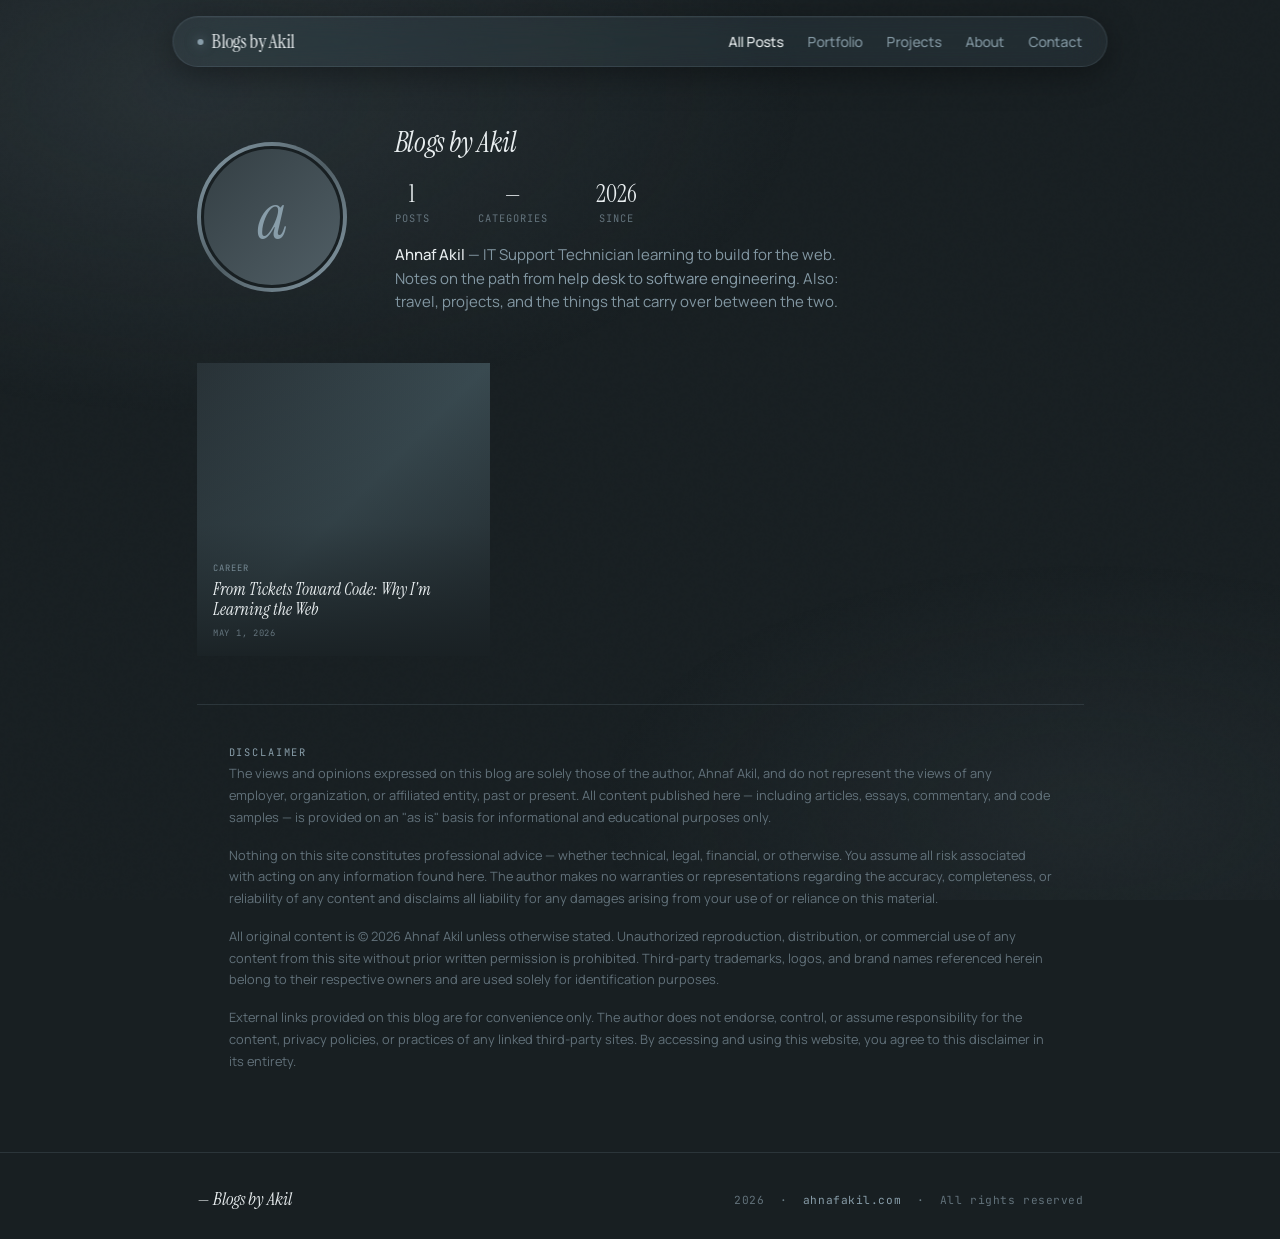
==== index.html @ 4e63836d "Add files via upload" ====
<!doctype html>
<html lang="en">
<head>
  <meta charset="utf-8" />
  <meta name="viewport" content="width=device-width, initial-scale=1" />
  <meta name="theme-color" content="#181F22" />

  <title>Blogs by Akil</title>
  <meta name="description" content="Notes on the transition from IT Support to Software Engineering — what carries over, what doesn't, and what I'm learning in real time." />

  <meta property="og:title" content="Blogs by Akil" />
  <meta property="og:description" content="Notes on the transition from IT Support to Software Engineering." />
  <meta property="og:type" content="website" />
  <meta property="og:url" content="https://blogs.ahnafakil.com" />

  <link rel="preconnect" href="https://fonts.googleapis.com" />
  <link rel="preconnect" href="https://fonts.gstatic.com" crossorigin />
  <link href="https://fonts.googleapis.com/css2?family=Instrument+Serif:ital@0;1&family=Manrope:wght@300;400;500;600;700&family=JetBrains+Mono:wght@400;500&display=swap" rel="stylesheet" />

  <link rel="stylesheet" href="assets/css/blog.css" />
  <link rel="icon" type="image/svg+xml" href="data:image/svg+xml,%3Csvg xmlns='http://www.w3.org/2000/svg' viewBox='0 0 100 100'%3E%3Crect width='100' height='100' rx='20' fill='%23181F22'/%3E%3Ctext x='50' y='65' font-family='serif' font-size='48' font-style='italic' fill='%23889DA9' text-anchor='middle'%3Ea%3C/text%3E%3C/svg%3E" />
</head>
<body>

  <!-- ─── Navigation ─────────────────────────────────────── -->
  <nav class="nav" aria-label="Primary">
    <a href="index.html" class="nav-brand">
      <span class="dot" aria-hidden="true"></span>
      Blogs by Akil
    </a>
    <button class="nav-toggle" aria-label="Toggle navigation" aria-expanded="false">
      <span></span>
    </button>
    <ul class="nav-links">
      <li><a href="index.html" class="active">All Posts</a></li>
      <li><a href="https://ahnafakil.com">Portfolio</a></li>
      <li><a href="https://ahnafakil.com/projects.html">Projects</a></li>
      <li><a href="https://ahnafakil.com/about.html">About</a></li>
      <li><a href="https://ahnafakil.com/contact.html">Contact</a></li>
    </ul>
  </nav>

  <!-- ═══════════════════════════════════════════════════════
       PROFILE HEADER
       ═══════════════════════════════════════════════════════ -->
  <section class="profile">
    <div class="container">

      <div class="profile-header">

        <!-- Avatar -->
        <div class="profile-avatar">
          <div class="avatar-inner">
            <!-- Replace with <img src="assets/img/akil.jpg" alt="Ahnaf Akil" /> when ready -->
            <span class="avatar-letter">a</span>
          </div>
        </div>

        <!-- Info -->
        <div class="profile-info">
          <div class="profile-top">
            <span class="profile-name">Blogs by Akil</span>

          </div>

          <!-- Stats -->
          <div class="profile-stats">
            <div class="stat">
              <span class="stat-num" id="post-count">—</span>
              <span class="stat-label">Posts</span>
            </div>
            <div class="stat">
              <span class="stat-num" id="category-count">—</span>
              <span class="stat-label">Categories</span>
            </div>
            <div class="stat">
              <span class="stat-num">2026</span>
              <span class="stat-label">Since</span>
            </div>
          </div>

          <!-- Bio -->
          <div class="profile-bio">
            <strong>Ahnaf Akil</strong> — IT Support Technician learning to build for the web.
            Notes on the path from <span class="bio-tag">help desk</span> to
            <span class="bio-tag">software engineering</span>.
            Also: travel, projects, and the things that carry over between the two.
          </div>
        </div>

      </div>


    </div>
  </section>

  <!-- ═══════════════════════════════════════════════════════
       POST GRID
       ═══════════════════════════════════════════════════════ -->
  <div class="container">
    <div id="post-grid" class="post-grid">
      <div class="empty-state">
        <p>Loading posts...</p>
      </div>
    </div>
  </div>

  <!-- ═══════════════════════════════════════════════════════
       DISCLAIMER
       ═══════════════════════════════════════════════════════ -->
  <div class="container">
    <div class="disclaimer">
      <span class="disclaimer-title">Disclaimer</span>
      <p>
        The views and opinions expressed on this blog are solely those of the author, Ahnaf Akil,
        and do not represent the views of any employer, organization, or affiliated entity, past
        or present. All content published here — including articles, essays, commentary, and code
        samples — is provided on an "as is" basis for informational and educational purposes only.
      </p>
      <p>
        Nothing on this site constitutes professional advice — whether technical, legal, financial,
        or otherwise. You assume all risk associated with acting on any information found here.
        The author makes no warranties or representations regarding the accuracy, completeness, or
        reliability of any content and disclaims all liability for any damages arising from your use
        of or reliance on this material.
      </p>
      <p>
        All original content is &copy; <span data-year>2026</span> Ahnaf Akil unless otherwise stated.
        Unauthorized reproduction, distribution, or commercial use of any content from this site
        without prior written permission is prohibited. Third-party trademarks, logos, and brand
        names referenced herein belong to their respective owners and are used solely for
        identification purposes.
      </p>
      <p>
        External links provided on this blog are for convenience only. The author does not endorse,
        control, or assume responsibility for the content, privacy policies, or practices of any
        linked third-party sites. By accessing and using this website, you agree to this disclaimer
        in its entirety.
      </p>
    </div>
  </div>

  <!-- ─── Footer ─────────────────────────────────────────── -->
  <footer class="footer">
    <div class="container">
      <div class="footer-content">
        <span class="footer-brand">— Blogs by Akil</span>
        <span class="footer-meta">
          <span data-year>2026</span>
          <span class="sep">·</span>
          <a href="https://ahnafakil.com">ahnafakil.com</a>
          <span class="sep">·</span>
          All rights reserved
        </span>
      </div>
    </div>
  </footer>

  <script src="https://identity.netlify.com/v1/netlify-identity-widget.js"></script>
  <script>
    if (window.netlifyIdentity) {
      window.netlifyIdentity.on("init", user => {
        if (!user) {
          window.netlifyIdentity.on("login", () => {
            document.location.href = "/admin/";
          });
        }
      });
    }
  </script>
  <script src="assets/js/app.js"></script>
  <script src="assets/js/blog.js"></script>
</body>
</html>
---- assets/css/blog.css ----
/* ============================================================
   blogs.ahnafakil.com  —  Instagram-style Blog
   Slate glassmorphism × social grid layout.
   ============================================================ */

/* ─── Reset ─────────────────────────────────────────────────── */
*,*::before,*::after{box-sizing:border-box;margin:0;padding:0}
html{scroll-behavior:smooth;-webkit-font-smoothing:antialiased;-moz-osx-font-smoothing:grayscale}
img,picture,svg{display:block;max-width:100%}
a{color:inherit;text-decoration:none}
button{border:none;background:none;font:inherit;cursor:pointer;color:inherit}

/* ─── Tokens ────────────────────────────────────────────────── */
:root {
  --cadet:#889DA9;--gunmetal:#6C7E87;--midnight:#505E65;--darkstm:#343F44;--deepspc:#181F22;
  --glass-bg:rgba(136,157,169,0.06);--glass-bg-strong:rgba(136,157,169,0.10);
  --glass-border:rgba(136,157,169,0.18);--glass-border-strong:rgba(136,157,169,0.28);
  --glass-blur:blur(24px) saturate(160%);
  --glass-shadow:0 8px 32px rgba(0,0,0,0.35),inset 0 1px 0 rgba(255,255,255,0.04);
  --text-primary:#E8EDEF;--text-secondary:rgba(136,157,169,0.95);--text-tertiary:rgba(136,157,169,0.65);
  --font-serif:'Instrument Serif','Times New Roman',serif;
  --font-sans:'Manrope',-apple-system,BlinkMacSystemFont,sans-serif;
  --font-mono:'JetBrains Mono','SF Mono',ui-monospace,monospace;
  --s-1:4px;--s-2:8px;--s-3:16px;--s-4:24px;--s-5:32px;--s-6:48px;--s-7:64px;--s-8:96px;--s-9:128px;
  --max-width:935px;--content-width:720px;
  --ease-out:cubic-bezier(0.16,1,0.3,1);--ease-in-out:cubic-bezier(0.65,0,0.35,1);
}

/* ─── Base ──────────────────────────────────────────────────── */
body{font-family:var(--font-sans);font-weight:400;font-size:16px;line-height:1.65;color:var(--text-secondary);background:var(--deepspc);min-height:100vh;overflow-x:hidden;position:relative}
body::before{content:'';position:fixed;inset:0;background:radial-gradient(ellipse 80% 60% at 15% 10%,rgba(108,126,135,0.18),transparent 60%),radial-gradient(ellipse 70% 50% at 85% 90%,rgba(80,94,101,0.14),transparent 55%);pointer-events:none;z-index:0}
body::after{content:'';position:fixed;inset:0;background-image:url("data:image/svg+xml,%3Csvg viewBox='0 0 200 200' xmlns='http://www.w3.org/2000/svg'%3E%3Cfilter id='n'%3E%3CfeTurbulence type='fractalNoise' baseFrequency='0.9' numOctaves='3'/%3E%3C/filter%3E%3Crect width='100%25' height='100%25' filter='url(%23n)' opacity='0.5'/%3E%3C/svg%3E");opacity:0.025;pointer-events:none;z-index:1;mix-blend-mode:overlay}

/* ─── Typography ────────────────────────────────────────────── */
h1,h2,h3,h4{font-family:var(--font-serif);font-weight:400;color:var(--text-primary);letter-spacing:-0.02em;line-height:1.1}
p{margin-bottom:var(--s-3);max-width:65ch}
code,pre{font-family:var(--font-mono);font-size:0.85em}
code{background:var(--glass-bg-strong);border:1px solid var(--glass-border);padding:2px 6px;border-radius:4px;color:var(--text-primary)}

/* ─── Layout ────────────────────────────────────────────────── */
.container{position:relative;z-index:2;max-width:var(--max-width);margin:0 auto;padding:0 var(--s-4)}
.container-narrow{max-width:var(--content-width);margin:0 auto;padding:0 var(--s-4);position:relative;z-index:2}
.glass{background:var(--glass-bg);backdrop-filter:var(--glass-blur);-webkit-backdrop-filter:var(--glass-blur);border:1px solid var(--glass-border);border-radius:20px;box-shadow:var(--glass-shadow)}
@supports not (backdrop-filter:blur(20px)){.glass{background:rgba(52,63,68,0.85)}}

/* ─── Navigation ───────────────────────────────────────────── */
.nav{position:fixed;top:var(--s-3);left:50%;transform:translateX(-50%);z-index:100;width:calc(100% - var(--s-5));max-width:935px;padding:var(--s-2) var(--s-4);background:var(--glass-bg-strong);backdrop-filter:var(--glass-blur);-webkit-backdrop-filter:var(--glass-blur);border:1px solid var(--glass-border);border-radius:100px;box-shadow:var(--glass-shadow);display:flex;align-items:center;justify-content:space-between}
.nav-brand{font-family:var(--font-serif);font-size:1.25rem;color:var(--text-primary);letter-spacing:-0.01em;display:flex;align-items:center;gap:8px}
.nav-brand .dot{display:inline-block;width:6px;height:6px;background:var(--cadet);border-radius:50%;box-shadow:0 0 12px rgba(136,157,169,0.6)}
.nav-brand .brand-sub{font-family:var(--font-mono);font-size:0.65rem;letter-spacing:0.12em;text-transform:uppercase;color:var(--cadet);margin-left:4px}
.nav-links{display:flex;gap:var(--s-4);list-style:none}
.nav-links a{font-family:var(--font-sans);font-size:0.875rem;font-weight:500;color:var(--text-secondary);transition:color 0.2s var(--ease-out)}
.nav-links a:hover,.nav-links a.active{color:var(--text-primary)}
.nav-toggle{display:none;width:36px;height:36px;align-items:center;justify-content:center}
.nav-toggle span{display:block;width:18px;height:1.5px;background:var(--text-primary);position:relative}
.nav-toggle span::before,.nav-toggle span::after{content:'';position:absolute;left:0;width:18px;height:1.5px;background:var(--text-primary)}
.nav-toggle span::before{top:-6px}.nav-toggle span::after{top:6px}

@media(max-width:720px){
  .nav-toggle{display:flex}
  .nav-links{display:none;position:absolute;top:calc(100% + 8px);left:0;right:0;background:var(--glass-bg-strong);backdrop-filter:var(--glass-blur);-webkit-backdrop-filter:var(--glass-blur);border:1px solid var(--glass-border);border-radius:20px;flex-direction:column;gap:0;padding:var(--s-2)}
  .nav-links.is-open{display:flex}
  .nav-links a{padding:var(--s-3);border-radius:12px}
  .nav-links a:hover{background:var(--glass-bg-strong)}
}

/* ═══════════════════════════════════════════════════════════════
   PROFILE HEADER
   ═══════════════════════════════════════════════════════════════ */
.profile{padding-top:120px;padding-bottom:var(--s-4);position:relative;z-index:2}

.profile-header{display:grid;grid-template-columns:150px 1fr;gap:var(--s-6);align-items:center;padding-bottom:var(--s-4)}
@media(max-width:600px){.profile-header{grid-template-columns:1fr;gap:var(--s-4);text-align:center;justify-items:center}}

.profile-avatar{width:150px;height:150px;border-radius:50%;padding:4px;background:linear-gradient(135deg,var(--cadet),var(--midnight),var(--cadet));flex-shrink:0}
.profile-avatar .avatar-inner{width:100%;height:100%;border-radius:50%;background:linear-gradient(135deg,var(--darkstm),var(--midnight));display:flex;align-items:center;justify-content:center;overflow:hidden;border:3px solid var(--deepspc)}
.profile-avatar .avatar-inner img{width:100%;height:100%;object-fit:cover}
.profile-avatar .avatar-letter{font-family:var(--font-serif);font-size:4rem;font-style:italic;color:var(--cadet);line-height:1;user-select:none}
@media(max-width:600px){.profile-avatar{width:100px;height:100px}.profile-avatar .avatar-letter{font-size:2.5rem}}

.profile-info{display:flex;flex-direction:column;gap:var(--s-3)}
.profile-top{display:flex;align-items:center;gap:var(--s-4);flex-wrap:wrap}
@media(max-width:600px){.profile-top{justify-content:center}}
.profile-name{font-family:var(--font-serif);font-size:1.75rem;color:var(--text-primary);font-style:italic;letter-spacing:-0.01em}
.profile-badge{font-family:var(--font-mono);font-size:0.65rem;letter-spacing:0.12em;text-transform:uppercase;color:var(--deepspc);background:var(--cadet);padding:4px 12px;border-radius:100px;font-weight:600}
.profile-link{font-family:var(--font-mono);font-size:0.8rem;color:var(--cadet);display:inline-flex;align-items:center;gap:6px;transition:color 0.2s var(--ease-out)}
.profile-link:hover{color:var(--text-primary)}

.profile-stats{display:flex;gap:var(--s-6)}
@media(max-width:600px){.profile-stats{justify-content:center;gap:var(--s-5)}}
.stat{display:flex;flex-direction:column;align-items:center}
.stat .stat-num{font-family:var(--font-serif);font-size:1.5rem;color:var(--text-primary);line-height:1}
.stat .stat-label{font-family:var(--font-mono);font-size:0.65rem;letter-spacing:0.1em;text-transform:uppercase;color:var(--text-tertiary);margin-top:4px}

.profile-bio{font-size:0.9375rem;line-height:1.55;color:var(--text-secondary);max-width:480px}
.profile-bio strong{color:var(--text-primary);font-weight:500}
.profile-bio .bio-tag{color:var(--cadet)}

/* Category tabs */
.profile-tabs{display:flex;justify-content:center;gap:0;border-top:1px solid var(--glass-border);margin-top:var(--s-3);position:relative;z-index:2}
.tab-btn{padding:var(--s-3) var(--s-5);font-family:var(--font-mono);font-size:0.7rem;letter-spacing:0.15em;text-transform:uppercase;color:var(--text-tertiary);border-top:2px solid transparent;margin-top:-1px;cursor:pointer;transition:all 0.25s var(--ease-out);display:flex;align-items:center;gap:6px}
.tab-btn:hover{color:var(--text-secondary)}
.tab-btn.is-active{color:var(--text-primary);border-top-color:var(--text-primary)}
.tab-btn svg{width:14px;height:14px}

/* ═══════════════════════════════════════════════════════════════
   POST GRID — 3-column
   ═══════════════════════════════════════════════════════════════ */
.post-grid{display:grid;grid-template-columns:repeat(3,1fr);gap:4px;position:relative;z-index:2;margin-top:2px}
@media(max-width:600px){.post-grid{gap:2px}}

.grid-cell{position:relative;aspect-ratio:1/1;overflow:hidden;cursor:pointer;background:var(--darkstm)}
.grid-cell .cell-bg{position:absolute;inset:0;width:100%;height:100%;object-fit:cover;transition:transform 0.5s var(--ease-out),filter 0.5s var(--ease-out)}

.grid-cell .cell-gradient{position:absolute;inset:0;transition:transform 0.5s var(--ease-out)}
.grid-cell .cell-gradient.grad-1{background:linear-gradient(135deg,#2a3439,#3d4f56,#283237)}
.grid-cell .cell-gradient.grad-2{background:linear-gradient(225deg,#1e2a2f,#4a5d65,#1a2428)}
.grid-cell .cell-gradient.grad-3{background:linear-gradient(315deg,#2f3d43,#3a4a52,#242f34)}
.grid-cell .cell-gradient.grad-4{background:linear-gradient(45deg,#263035,#435660,#1f2b30)}
.grid-cell .cell-gradient.grad-5{background:linear-gradient(180deg,#344046,#283237,#1e282c)}
.grid-cell .cell-gradient.grad-6{background:linear-gradient(160deg,#3a484f,#2a363c,#1c2529)}

.grid-cell .cell-overlay{position:absolute;inset:0;background:linear-gradient(to top,rgba(24,31,34,0.92) 0%,rgba(24,31,34,0.3) 45%,rgba(24,31,34,0.1) 100%);display:flex;flex-direction:column;justify-content:flex-end;padding:var(--s-3);transition:background 0.4s var(--ease-out)}
.grid-cell:hover .cell-overlay{background:linear-gradient(to top,rgba(24,31,34,0.95) 0%,rgba(24,31,34,0.5) 45%,rgba(24,31,34,0.25) 100%)}
.grid-cell:hover .cell-bg,.grid-cell:hover .cell-gradient{transform:scale(1.06)}
.grid-cell:hover .cell-bg{filter:brightness(0.8)}

.cell-category{font-family:var(--font-mono);font-size:0.55rem;letter-spacing:0.12em;text-transform:uppercase;color:var(--cadet);margin-bottom:4px;opacity:0.8}
.cell-title{font-family:var(--font-serif);font-size:clamp(0.8rem,1.5vw,1.05rem);font-style:italic;color:var(--text-primary);line-height:1.2;display:-webkit-box;-webkit-line-clamp:3;-webkit-box-orient:vertical;overflow:hidden}
.cell-date{font-family:var(--font-mono);font-size:0.55rem;letter-spacing:0.08em;text-transform:uppercase;color:var(--text-tertiary);margin-top:6px}

.cell-read{position:absolute;top:var(--s-3);right:var(--s-3);font-family:var(--font-mono);font-size:0.6rem;letter-spacing:0.1em;text-transform:uppercase;color:var(--cadet);opacity:0;transform:translateY(-4px);transition:all 0.3s var(--ease-out);display:flex;align-items:center;gap:4px}
.grid-cell:hover .cell-read{opacity:1;transform:translateY(0)}

/* ═══════════════════════════════════════════════════════════════
   DISCLAIMER
   ═══════════════════════════════════════════════════════════════ */
.disclaimer{position:relative;z-index:2;margin-top:var(--s-6);padding:var(--s-5);border-top:1px solid var(--glass-border)}
.disclaimer-title{font-family:var(--font-mono);font-size:0.65rem;letter-spacing:0.18em;text-transform:uppercase;color:var(--cadet);margin-bottom:var(--s-3)}
.disclaimer p{font-size:0.8rem;line-height:1.7;color:var(--text-tertiary);max-width:100%}

/* ─── Footer ───────────────────────────────────────────────── */
.footer{border-top:1px solid var(--glass-border);padding:var(--s-5) 0 var(--s-4);margin-top:var(--s-5);position:relative;z-index:2}
.footer-content{display:flex;flex-direction:column;gap:var(--s-3);align-items:center;text-align:center}
@media(min-width:720px){.footer-content{flex-direction:row;justify-content:space-between;text-align:left}}
.footer-brand{font-family:var(--font-serif);font-style:italic;color:var(--text-primary);font-size:1.125rem}
.footer-meta{font-family:var(--font-mono);font-size:0.7rem;letter-spacing:0.05em;color:var(--text-tertiary)}
.footer-meta .sep{margin:0 var(--s-2);color:var(--gunmetal)}
.footer-meta a{color:var(--cadet);transition:color 0.2s var(--ease-out)}
.footer-meta a:hover{color:var(--text-primary)}

/* ─── Empty ────────────────────────────────────────────────── */
.empty-state{grid-column:1/-1;text-align:center;padding:var(--s-8) var(--s-5)}
.empty-state p{color:var(--text-tertiary);font-family:var(--font-mono);font-size:0.8rem;letter-spacing:0.1em;text-transform:uppercase;margin:0 auto}

/* ═══════════════════════════════════════════════════════════════
   SINGLE POST VIEW
   ═══════════════════════════════════════════════════════════════ */
.post-page{padding-top:100px;position:relative;z-index:2}
.post-cover{width:100%;max-height:480px;object-fit:cover;border-radius:16px;margin-bottom:var(--s-5)}
.post-article{padding:var(--s-5);font-size:1.0625rem;line-height:1.8;color:var(--text-secondary);border-radius:20px}
.post-article time{font-family:var(--font-mono);font-size:0.8rem;letter-spacing:0.1em;text-transform:uppercase;color:var(--cadet);display:block;margin-bottom:var(--s-3)}
.post-article .post-category-badge{font-family:var(--font-mono);font-size:0.7rem;letter-spacing:0.08em;text-transform:uppercase;color:var(--text-tertiary);background:var(--glass-bg-strong);padding:4px 10px;border-radius:6px;border:1px solid var(--glass-border);margin-left:12px}
.post-article h1{font-size:clamp(2rem,4vw + 1rem,3.5rem);margin-bottom:var(--s-5);line-height:1.1}
.post-article h2{font-size:1.75rem;margin:var(--s-6) 0 var(--s-3)}
.post-article h3{font-size:1.4rem;margin:var(--s-5) 0 var(--s-2)}
.post-article p{margin-bottom:var(--s-4)}
.post-article p:first-of-type{font-size:1.1875rem;color:var(--text-primary);font-weight:300}
.post-article ul,.post-article ol{margin-bottom:var(--s-4);padding-left:var(--s-4)}
.post-article li{margin-bottom:var(--s-2)}
.post-article blockquote{margin:var(--s-5) 0;padding:var(--s-4) var(--s-5);border-left:2px solid var(--cadet);font-family:var(--font-serif);font-style:italic;font-size:1.25rem;color:var(--text-primary);background:var(--glass-bg);border-radius:0 12px 12px 0}
.post-article pre{background:rgba(0,0,0,0.3);border:1px solid var(--glass-border);border-radius:12px;padding:var(--s-4);overflow-x:auto;margin:var(--s-4) 0;font-size:0.875rem}
.post-article a{color:var(--cadet);border-bottom:1px solid var(--glass-border-strong);transition:border-color 0.2s var(--ease-out)}
.post-article a:hover{border-bottom-color:var(--cadet)}
.post-article img{border-radius:12px;margin:var(--s-4) 0}
.post-back{display:inline-flex;align-items:center;gap:var(--s-2);font-family:var(--font-mono);font-size:0.8rem;letter-spacing:0.1em;text-transform:uppercase;color:var(--cadet);margin-bottom:var(--s-5);transition:color 0.2s var(--ease-out)}
.post-back:hover{color:var(--text-primary)}

/* ─── Buttons ──────────────────────────────────────────────── */
.btn{display:inline-flex;align-items:center;gap:var(--s-2);padding:14px 24px;font-family:var(--font-sans);font-size:0.9375rem;font-weight:500;color:var(--text-primary);border:1px solid var(--glass-border);border-radius:100px;background:var(--glass-bg);transition:all 0.3s var(--ease-out);cursor:pointer}
.btn:hover{background:var(--glass-bg-strong);border-color:var(--glass-border-strong);transform:translateY(-1px)}
.btn .arrow{display:inline-block;transition:transform 0.3s var(--ease-out)}
.btn:hover .arrow{transform:translateX(3px)}

/* ─── Animations ───────────────────────────────────────────── */
.reveal{opacity:0;transform:translateY(20px);transition:opacity 0.8s var(--ease-out),transform 0.8s var(--ease-out)}
.reveal.is-visible{opacity:1;transform:translateY(0)}
.profile-header,.profile-stats,.profile-bio,.profile-tabs{opacity:0;animation:fade-in 0.8s var(--ease-out) forwards}
.profile-header{animation-delay:0.1s}.profile-stats{animation-delay:0.2s}.profile-bio{animation-delay:0.3s}.profile-tabs{animation-delay:0.4s}
@keyframes fade-in{from{opacity:0;transform:translateY(16px)}to{opacity:1;transform:translateY(0)}}
.grid-cell{opacity:0;animation:cell-in 0.5s var(--ease-out) forwards}
@keyframes cell-in{from{opacity:0;transform:scale(0.95)}to{opacity:1;transform:scale(1)}}
@media(prefers-reduced-motion:reduce){*,*::before,*::after{animation-duration:0.01ms!important;animation-iteration-count:1!important;transition-duration:0.01ms!important;scroll-behavior:auto!important}}
:focus-visible{outline:2px solid var(--cadet);outline-offset:2px;border-radius:4px}
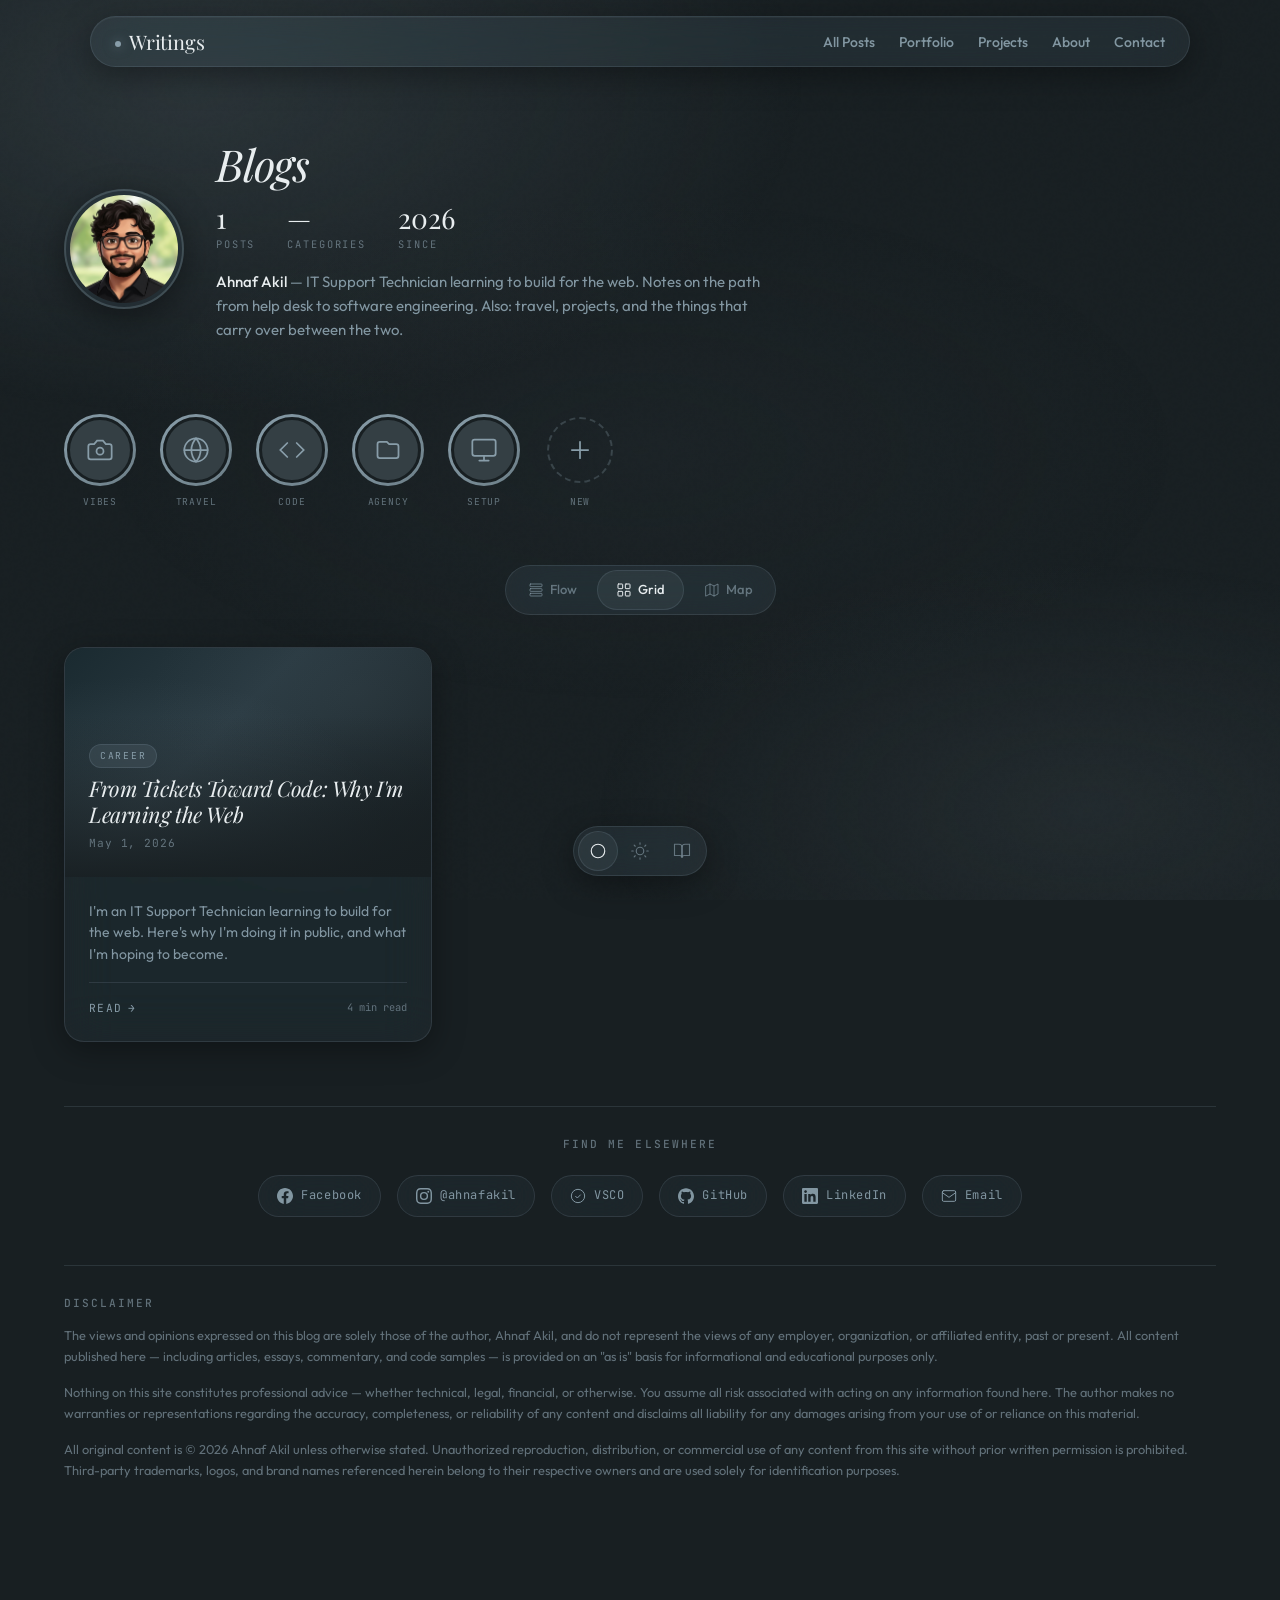
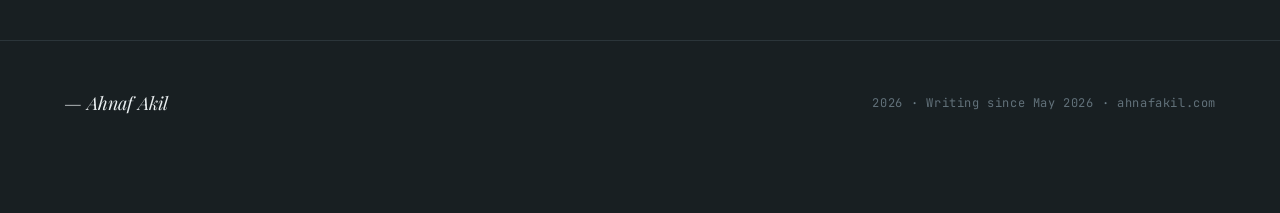
==== commit 085bdc5d: "Add files via upload" ====
--- a/index.html
+++ b/index.html
@@ -1,38 +1,178 @@
 <!doctype html>
-<html lang="en">
+<html lang="en" data-theme="dark">
 <head>
   <meta charset="utf-8" />
   <meta name="viewport" content="width=device-width, initial-scale=1" />
   <meta name="theme-color" content="#181F22" />
-
-  <title>Blogs by Akil</title>
-  <meta name="description" content="Notes on the transition from IT Support to Software Engineering — what carries over, what doesn't, and what I'm learning in real time." />
-
-  <meta property="og:title" content="Blogs by Akil" />
-  <meta property="og:description" content="Notes on the transition from IT Support to Software Engineering." />
-  <meta property="og:type" content="website" />
-  <meta property="og:url" content="https://blogs.ahnafakil.com" />
-
+  <title>Writings — Ahnaf Akil</title>
+  <meta name="description" content="Notes on the transition from IT Support to Software Engineering." />
   <link rel="preconnect" href="https://fonts.googleapis.com" />
   <link rel="preconnect" href="https://fonts.gstatic.com" crossorigin />
-  <link href="https://fonts.googleapis.com/css2?family=Instrument+Serif:ital@0;1&family=Manrope:wght@300;400;500;600;700&family=JetBrains+Mono:wght@400;500&display=swap" rel="stylesheet" />
-
-  <link rel="stylesheet" href="assets/css/blog.css" />
+  <link href="https://fonts.googleapis.com/css2?family=Playfair+Display:ital,wght@0,400;0,500;0,600;1,400;1,500&family=Outfit:wght@300;400;500;600;700&family=JetBrains+Mono:wght@400;500&display=swap" rel="stylesheet" />
+  <link rel="stylesheet" href="assets/css/main.css" />
   <link rel="icon" type="image/svg+xml" href="data:image/svg+xml,%3Csvg xmlns='http://www.w3.org/2000/svg' viewBox='0 0 100 100'%3E%3Crect width='100' height='100' rx='20' fill='%23181F22'/%3E%3Ctext x='50' y='65' font-family='serif' font-size='48' font-style='italic' fill='%23889DA9' text-anchor='middle'%3Ea%3C/text%3E%3C/svg%3E" />
+  <style>
+    /* ── THEME: Light ── */
+    [data-theme="light"]{--deepspc:#F4F2EE;--darkstm:#E8E5DF;--midnight:#B0ADA6;--gunmetal:#7A7770;--cadet:#5A6B74;--glass-bg:rgba(90,107,116,.06);--glass-bg-strong:rgba(90,107,116,.10);--glass-border:rgba(90,107,116,.18);--glass-border-strong:rgba(90,107,116,.30);--glass-shadow:0 8px 32px rgba(0,0,0,.08),inset 0 1px 0 rgba(255,255,255,.5);--text-primary:#1A2228;--text-secondary:rgba(42,54,62,.78);--text-tertiary:rgba(90,107,116,.60)}
+    [data-theme="light"] body{background:var(--deepspc)}
+    [data-theme="light"] body::before{background:radial-gradient(ellipse 80% 60% at 15% 10%,rgba(90,107,116,.08),transparent 60%),radial-gradient(ellipse 70% 50% at 85% 90%,rgba(90,107,116,.06),transparent 55%)}
+    /* ── THEME: Reading (sepia) ── */
+    [data-theme="reading"]{--deepspc:#F5F0E8;--darkstm:#E8DFD0;--midnight:#B5A897;--gunmetal:#8A7D6E;--cadet:#6B5D4F;--glass-bg:rgba(107,93,79,.06);--glass-bg-strong:rgba(107,93,79,.10);--glass-border:rgba(107,93,79,.16);--glass-border-strong:rgba(107,93,79,.26);--glass-shadow:0 8px 32px rgba(0,0,0,.06),inset 0 1px 0 rgba(255,255,255,.45);--text-primary:#2C2316;--text-secondary:rgba(58,46,32,.75);--text-tertiary:rgba(107,93,79,.55)}
+    [data-theme="reading"] body{background:var(--deepspc)}
+    [data-theme="reading"] body::before{background:radial-gradient(ellipse 80% 60% at 15% 10%,rgba(107,93,79,.08),transparent 60%),radial-gradient(ellipse 70% 50% at 85% 90%,rgba(107,93,79,.06),transparent 55%)}
+    /* Fix glass surfaces for light themes */
+    [data-theme="light"] .glass,[data-theme="light"] .glass-strong,
+    [data-theme="reading"] .glass,[data-theme="reading"] .glass-strong{background:var(--glass-bg);border-color:var(--glass-border);box-shadow:var(--glass-shadow)}
+    [data-theme="light"] .nav,[data-theme="reading"] .nav{background:var(--glass-bg-strong);border-color:var(--glass-border);box-shadow:var(--glass-shadow)}
+    [data-theme="light"] .nav-brand .dot{background:var(--cadet);box-shadow:0 0 12px rgba(90,107,116,.4)}
+    [data-theme="reading"] .nav-brand .dot{background:var(--cadet);box-shadow:0 0 12px rgba(107,93,79,.4)}
+    /* Card cover gradient adapts */
+    [data-theme="light"] .blog-card-cover::after{background:linear-gradient(to top,var(--deepspc) 0%,rgba(244,242,238,.6) 40%,transparent 100%)}
+    [data-theme="reading"] .blog-card-cover::after{background:linear-gradient(to top,var(--deepspc) 0%,rgba(245,240,232,.6) 40%,transparent 100%)}
+    /* Keep overlay text readable on card covers (always light on dark gradient) */
+    [data-theme="light"] .blog-card-overlay h2,[data-theme="reading"] .blog-card-overlay h2{color:#E8EDEF}
+    [data-theme="light"] .blog-card-overlay time,[data-theme="reading"] .blog-card-overlay time{color:rgba(136,157,169,.65)}
+    [data-theme="light"] .blog-card-category,[data-theme="reading"] .blog-card-category{color:#889DA9}
+
+    /* ═════════════════════════════════════════════════
+       THEME SWITCHER (fixed bottom-center pill)
+       ═════════════════════════════════════════════════ */
+    .theme-switcher{position:fixed;bottom:var(--s-4);left:50%;transform:translateX(-50%);z-index:99;display:flex;align-items:center;gap:2px;padding:4px;background:var(--glass-bg-strong);backdrop-filter:var(--glass-blur);-webkit-backdrop-filter:var(--glass-blur);border:1px solid var(--glass-border);border-radius:100px;box-shadow:0 8px 32px rgba(0,0,0,.35)}
+    .theme-btn{width:40px;height:40px;border-radius:50%;display:flex;align-items:center;justify-content:center;color:var(--text-tertiary);transition:all .3s var(--ease-out);border:none;background:none;cursor:pointer;position:relative}
+    .theme-btn:hover{color:var(--text-primary)}
+    .theme-btn.active{color:var(--text-primary);background:var(--glass-bg-strong);border:1px solid var(--glass-border)}
+    .theme-btn svg{width:18px;height:18px}
+    .theme-btn .tip{position:absolute;bottom:calc(100% + 8px);left:50%;transform:translateX(-50%) translateY(4px);font-family:var(--font-mono);font-size:.6rem;letter-spacing:.12em;text-transform:uppercase;color:var(--text-primary);background:var(--glass-bg-strong);backdrop-filter:blur(12px);border:1px solid var(--glass-border);padding:4px 10px;border-radius:6px;white-space:nowrap;opacity:0;pointer-events:none;transition:all .2s var(--ease-out)}
+    .theme-btn:hover .tip{opacity:1;transform:translateX(-50%) translateY(0)}
+
+    /* ═════════════════════════════════════════════════
+       BLOG PAGE
+       ═════════════════════════════════════════════════ */
+    .blog-hero{padding-top:140px;padding-bottom:var(--s-6)}
+
+    /* ── Author Profile ── */
+    .author-profile{display:grid;grid-template-columns:auto 1fr;gap:var(--s-5);align-items:center;margin-bottom:var(--s-6)}
+    @media(max-width:640px){.author-profile{grid-template-columns:1fr;text-align:center;gap:var(--s-4)}}
+    .author-avatar{width:120px;height:120px;border-radius:50%;border:2px solid var(--glass-border-strong);padding:4px;background:var(--glass-bg);backdrop-filter:var(--glass-blur);box-shadow:0 8px 32px rgba(0,0,0,.4);overflow:hidden}
+    .author-avatar img{width:100%;height:100%;object-fit:cover;border-radius:50%;filter:contrast(1.02) saturate(.9)}
+    .avatar-fallback{width:100%;height:100%;border-radius:50%;background:linear-gradient(135deg,var(--midnight),var(--darkstm));display:flex;align-items:center;justify-content:center}
+    .avatar-fallback span{font-family:var(--font-serif);font-size:48px;font-style:italic;color:var(--cadet)}
+    @media(max-width:640px){.author-avatar{margin:0 auto}}
+    .author-info h1{font-family:var(--font-serif);font-size:clamp(2rem,3vw + .5rem,2.75rem);font-style:italic;color:var(--text-primary);margin-bottom:var(--s-3);line-height:1.1}
+    .author-stats{display:flex;gap:var(--s-5);margin-bottom:var(--s-3)}
+    @media(max-width:640px){.author-stats{justify-content:center}}
+    .author-stat .stat-num{font-family:var(--font-serif);font-size:1.75rem;color:var(--text-primary);line-height:1;display:block}
+    .author-stat .stat-label{font-family:var(--font-mono);font-size:.65rem;letter-spacing:.18em;text-transform:uppercase;color:var(--text-tertiary);margin-top:4px;display:block}
+    .author-bio{font-size:.9375rem;color:var(--text-secondary);line-height:1.6;max-width:560px}
+    .author-bio strong{color:var(--text-primary);font-weight:500}
+
+    /* ═════════════════════════════════════════════════
+       HIGHLIGHTS (Instagram-style)
+       ═════════════════════════════════════════════════ */
+    .highlights{margin-bottom:var(--s-6);overflow-x:auto;-webkit-overflow-scrolling:touch;scrollbar-width:none}
+    .highlights::-webkit-scrollbar{display:none}
+    .highlights-inner{display:flex;gap:var(--s-4);padding:var(--s-2) 0}
+    .hl-item{display:flex;flex-direction:column;align-items:center;gap:8px;cursor:pointer;flex-shrink:0;text-decoration:none;color:inherit}
+    .hl-ring{width:72px;height:72px;border-radius:50%;padding:3px;background:linear-gradient(135deg,var(--cadet),var(--gunmetal));transition:transform .3s var(--ease-out),box-shadow .3s var(--ease-out)}
+    .hl-item:hover .hl-ring{transform:scale(1.08);box-shadow:0 4px 20px rgba(136,157,169,.3)}
+    .hl-circle{width:100%;height:100%;border-radius:50%;border:3px solid var(--deepspc);overflow:hidden;background:var(--darkstm);display:flex;align-items:center;justify-content:center}
+    .hl-circle img{width:100%;height:100%;object-fit:cover}
+    .hl-circle svg{width:28px;height:28px;color:var(--cadet)}
+    .hl-label{font-family:var(--font-mono);font-size:.6rem;letter-spacing:.08em;color:var(--text-tertiary);text-transform:uppercase;max-width:72px;text-align:center;overflow:hidden;text-overflow:ellipsis;white-space:nowrap}
+    .hl-add .hl-ring{background:transparent}
+    .hl-add .hl-circle{border:2px dashed var(--glass-border-strong);background:transparent}
+
+    /* ═════════════════════════════════════════════════
+       VIEW TOGGLE
+       ═════════════════════════════════════════════════ */
+    .view-toggle{display:flex;align-items:center;justify-content:center;gap:2px;padding:4px;background:var(--glass-bg-strong);backdrop-filter:var(--glass-blur);-webkit-backdrop-filter:var(--glass-blur);border:1px solid var(--glass-border);border-radius:100px;margin-bottom:var(--s-5);width:fit-content;margin-left:auto;margin-right:auto}
+    .view-btn{display:inline-flex;align-items:center;gap:6px;padding:8px 18px;font-family:var(--font-sans);font-size:.8125rem;font-weight:500;color:var(--text-tertiary);border-radius:100px;border:none;background:none;cursor:pointer;transition:all .3s var(--ease-out);white-space:nowrap}
+    .view-btn:hover{color:var(--text-secondary)}
+    .view-btn.active{color:var(--text-primary);background:var(--glass-bg-strong);border:1px solid var(--glass-border)}
+    .view-btn svg{width:16px;height:16px}
+
+    /* ═════════════════════════════════════════════════
+       GRID VIEW (cards)
+       ═════════════════════════════════════════════════ */
+    .blog-grid{display:grid;grid-template-columns:1fr;gap:var(--s-4)}
+    @media(min-width:640px){.blog-grid{grid-template-columns:repeat(2,1fr)}}
+    @media(min-width:1000px){.blog-grid{grid-template-columns:repeat(3,1fr)}}
+
+    .blog-card{display:flex;flex-direction:column;border-radius:20px;overflow:hidden;background:var(--glass-bg);backdrop-filter:var(--glass-blur);-webkit-backdrop-filter:var(--glass-blur);border:1px solid var(--glass-border);box-shadow:var(--glass-shadow);transition:transform .5s var(--ease-out),border-color .4s var(--ease-out),box-shadow .4s var(--ease-out);text-decoration:none;color:inherit;cursor:pointer}
+    .blog-card:hover{transform:translateY(-6px);border-color:var(--glass-border-strong);box-shadow:0 16px 48px rgba(0,0,0,.45),inset 0 1px 0 rgba(255,255,255,.06)}
+    .blog-card-cover{position:relative;aspect-ratio:16/10;overflow:hidden;background:linear-gradient(135deg,var(--darkstm) 0%,var(--midnight) 40%,var(--deepspc) 100%)}
+    .blog-card-cover::before{content:'';position:absolute;inset:0;background:radial-gradient(ellipse at 20% 80%,rgba(136,157,169,.15),transparent 60%),radial-gradient(ellipse at 80% 20%,rgba(80,94,101,.12),transparent 50%);z-index:1;transition:opacity .5s var(--ease-out)}
+    .blog-card:hover .blog-card-cover::before{opacity:.6}
+    .blog-card-cover::after{content:'';position:absolute;bottom:0;left:0;right:0;height:70%;background:linear-gradient(to top,rgba(24,31,34,.95) 0%,rgba(24,31,34,.6) 40%,transparent 100%);z-index:2}
+    .blog-card-cover img{position:absolute;inset:0;width:100%;height:100%;object-fit:cover;filter:saturate(.8) contrast(1.05);transition:transform .6s var(--ease-out)}
+    .blog-card:hover .blog-card-cover img{transform:scale(1.06)}
+    .blog-card-overlay{position:absolute;bottom:0;left:0;right:0;padding:var(--s-4);z-index:3}
+    .blog-card-category{font-family:var(--font-mono);font-size:.6rem;letter-spacing:.18em;text-transform:uppercase;color:var(--cadet);background:rgba(136,157,169,.15);border:1px solid rgba(136,157,169,.2);padding:3px 10px;border-radius:100px;display:inline-block;margin-bottom:var(--s-2);backdrop-filter:blur(8px)}
+    .blog-card-overlay h2{font-family:var(--font-serif);font-size:1.35rem;font-style:italic;color:var(--text-primary);line-height:1.2;margin:0}
+    .blog-card-overlay time{font-family:var(--font-mono);font-size:.7rem;letter-spacing:.08em;color:var(--text-tertiary);margin-top:6px;display:block}
+    .blog-card-body{padding:var(--s-4);flex:1;display:flex;flex-direction:column}
+    .blog-card-body .excerpt{font-size:.875rem;color:var(--text-secondary);line-height:1.55;margin:0 0 var(--s-3);flex:1;display:-webkit-box;-webkit-line-clamp:3;-webkit-box-orient:vertical;overflow:hidden}
+    .blog-card-footer{display:flex;align-items:center;justify-content:space-between;padding-top:var(--s-3);border-top:1px solid var(--glass-border)}
+    .blog-card-footer .read-label{font-family:var(--font-mono);font-size:.7rem;letter-spacing:.12em;text-transform:uppercase;color:var(--cadet);display:inline-flex;align-items:center;gap:6px;transition:color .3s var(--ease-out)}
+    .blog-card:hover .read-label{color:var(--text-primary)}
+    .blog-card-footer .arr{display:inline-block;transition:transform .3s var(--ease-out)}
+    .blog-card:hover .arr{transform:translateX(4px)}
+    .blog-card-footer .reading-time{font-family:var(--font-mono);font-size:.65rem;color:var(--text-tertiary)}
+
+    /* ═════════════════════════════════════════════════
+       FLOW VIEW (list rows)
+       ═════════════════════════════════════════════════ */
+    .blog-flow{display:flex;flex-direction:column;gap:var(--s-3)}
+    .flow-card{padding:var(--s-5);display:grid;grid-template-columns:140px 1fr auto;gap:var(--s-5);align-items:center;transition:transform .4s var(--ease-out),border-color .4s var(--ease-out);text-decoration:none;color:inherit;cursor:pointer}
+    .flow-card:hover{transform:translateX(4px);border-color:var(--glass-border-strong)}
+    @media(max-width:720px){.flow-card{grid-template-columns:1fr;gap:var(--s-2)}}
+    .flow-card time{font-family:var(--font-mono);font-size:.75rem;letter-spacing:.1em;text-transform:uppercase;color:var(--cadet)}
+    .flow-card h2{font-size:1.5rem;margin:0 0 var(--s-1)}
+    .flow-card .excerpt{font-size:.9375rem;color:var(--text-secondary);margin:0}
+    .flow-card .read-more{font-family:var(--font-mono);font-size:.75rem;letter-spacing:.1em;text-transform:uppercase;color:var(--cadet);white-space:nowrap}
+
+    /* ═════════════════════════════════════════════════
+       MAP VIEW (timeline)
+       ═════════════════════════════════════════════════ */
+    .blog-map{position:relative;padding-left:40px}
+    .blog-map::before{content:'';position:absolute;left:15px;top:0;bottom:0;width:1px;background:linear-gradient(to bottom,var(--cadet),transparent)}
+    .map-entry{position:relative;padding:0 0 var(--s-6) var(--s-4)}
+    .map-entry::before{content:'';position:absolute;left:-29px;top:24px;width:10px;height:10px;background:var(--deepspc);border:2px solid var(--cadet);border-radius:50%;z-index:2}
+    .map-date{font-family:var(--font-mono);font-size:.7rem;letter-spacing:.15em;text-transform:uppercase;color:var(--cadet);margin-bottom:var(--s-2)}
+    .map-card{padding:var(--s-4);transition:transform .4s var(--ease-out),border-color .4s var(--ease-out);text-decoration:none;color:inherit;display:block}
+    .map-card:hover{transform:translateX(4px);border-color:var(--glass-border-strong)}
+    .map-card h2{font-size:1.35rem;margin:0 0 var(--s-2)}
+    .map-card .excerpt{font-size:.875rem;color:var(--text-secondary);margin:0 0 var(--s-3)}
+    .map-card .read-more{font-family:var(--font-mono);font-size:.7rem;letter-spacing:.1em;text-transform:uppercase;color:var(--cadet)}
+
+    /* ═════════════════════════════════════════════════
+       SOCIAL + DISCLAIMER
+       ═════════════════════════════════════════════════ */
+    .social-section{margin-top:var(--s-7);padding-top:var(--s-5);border-top:1px solid var(--glass-border)}
+    .social-section h3{font-family:var(--font-mono);font-size:.7rem;letter-spacing:.18em;text-transform:uppercase;color:var(--text-tertiary);margin-bottom:var(--s-4);font-weight:500;text-align:center}
+    .social-grid{display:flex;flex-wrap:wrap;gap:var(--s-3);justify-content:center}
+    .social-link{display:inline-flex;align-items:center;gap:8px;padding:10px 18px;font-family:var(--font-mono);font-size:.75rem;letter-spacing:.05em;color:var(--text-secondary);background:var(--glass-bg);backdrop-filter:var(--glass-blur);border:1px solid var(--glass-border);border-radius:100px;transition:all .3s var(--ease-out);text-decoration:none}
+    .social-link:hover{background:var(--glass-bg-strong);border-color:var(--glass-border-strong);color:var(--text-primary);transform:translateY(-2px)}
+    .social-link svg{width:16px;height:16px;flex-shrink:0}
+
+    .blog-disclaimer{margin-top:var(--s-6);border-top:1px solid var(--glass-border);padding-top:var(--s-5)}
+    .blog-disclaimer h4{font-family:var(--font-mono);font-size:.7rem;letter-spacing:.18em;text-transform:uppercase;color:var(--text-tertiary);margin-bottom:var(--s-3);font-weight:500}
+    .blog-disclaimer p{font-size:.8rem;color:var(--text-tertiary);line-height:1.6;max-width:none}
+
+    .blog-empty{grid-column:1/-1;text-align:center;padding:var(--s-7) var(--s-5)}
+    .blog-empty p{color:var(--text-tertiary);font-family:var(--font-mono);font-size:.85rem;letter-spacing:.1em;text-transform:uppercase;margin:0 auto}
+
+    .footer{margin-bottom:70px}
+  </style>
 </head>
 <body>
 
-  <!-- ─── Navigation ─────────────────────────────────────── -->
+  <!-- NAV -->
   <nav class="nav" aria-label="Primary">
-    <a href="index.html" class="nav-brand">
-      <span class="dot" aria-hidden="true"></span>
-      Blogs by Akil
-    </a>
-    <button class="nav-toggle" aria-label="Toggle navigation" aria-expanded="false">
-      <span></span>
-    </button>
+    <a href="index.html" class="nav-brand"><span class="dot" aria-hidden="true"></span>Writings</a>
+    <button class="nav-toggle" aria-label="Toggle navigation" aria-expanded="false"><span></span></button>
     <ul class="nav-links">
-      <li><a href="index.html" class="active">All Posts</a></li>
+      <li><a href="blog.html">All Posts</a></li>
       <li><a href="https://ahnafakil.com">Portfolio</a></li>
       <li><a href="https://ahnafakil.com/projects.html">Projects</a></li>
       <li><a href="https://ahnafakil.com/about.html">About</a></li>
@@ -40,135 +180,134 @@
     </ul>
   </nav>
 
-  <!-- ═══════════════════════════════════════════════════════
-       PROFILE HEADER
-       ═══════════════════════════════════════════════════════ -->
-  <section class="profile">
+  <!-- THEME SWITCHER -->
+  <div class="theme-switcher" role="group" aria-label="Theme switcher">
+    <button class="theme-btn active" data-theme-set="dark" aria-label="Dark mode">
+      <span class="tip">Dark</span>
+      <svg viewBox="0 0 24 24" fill="none" stroke="currentColor" stroke-width="1.5" stroke-linecap="round"><circle cx="12" cy="12" r="9"/></svg>
+    </button>
+    <button class="theme-btn" data-theme-set="light" aria-label="Light mode">
+      <span class="tip">Light</span>
+      <svg viewBox="0 0 24 24" fill="none" stroke="currentColor" stroke-width="1.5" stroke-linecap="round"><circle cx="12" cy="12" r="5"/><path d="M12 1v2M12 21v2M4.22 4.22l1.42 1.42M18.36 18.36l1.42 1.42M1 12h2M21 12h2M4.22 19.78l1.42-1.42M18.36 5.64l1.42-1.42"/></svg>
+    </button>
+    <button class="theme-btn" data-theme-set="reading" aria-label="Reading mode">
+      <span class="tip">Reading</span>
+      <svg viewBox="0 0 24 24" fill="none" stroke="currentColor" stroke-width="1.5" stroke-linecap="round"><path d="M2 3h6a4 4 0 014 4v14a3 3 0 00-3-3H2z"/><path d="M22 3h-6a4 4 0 00-4 4v14a3 3 0 013-3h7z"/></svg>
+    </button>
+  </div>
+
+  <section class="blog-hero">
     <div class="container">
 
-      <div class="profile-header">
-
-        <!-- Avatar -->
-        <div class="profile-avatar">
-          <div class="avatar-inner">
-            <!-- Replace with <img src="assets/img/akil.jpg" alt="Ahnaf Akil" /> when ready -->
-            <span class="avatar-letter">a</span>
+      <!-- AUTHOR PROFILE -->
+      <div class="author-profile reveal">
+        <div class="author-avatar">
+          <img src="assets/img/akil.jpg" alt="Ahnaf Akil" onerror="this.style.display='none';this.nextElementSibling.style.display='flex';" />
+          <div class="avatar-fallback" style="display:none;"><span>a</span></div>
+        </div>
+        <div class="author-info">
+          <h1>Blogs</h1>
+          <div class="author-stats">
+            <div class="author-stat"><span class="stat-num" id="post-count">—</span><span class="stat-label">Posts</span></div>
+            <div class="author-stat"><span class="stat-num">—</span><span class="stat-label">Categories</span></div>
+            <div class="author-stat"><span class="stat-num">2026</span><span class="stat-label">Since</span></div>
           </div>
+          <p class="author-bio"><strong>Ahnaf Akil</strong> — IT Support Technician learning to build for the web. Notes on the path from help desk to software engineering. Also: travel, projects, and the things that carry over between the two.</p>
         </div>
-
-        <!-- Info -->
-        <div class="profile-info">
-          <div class="profile-top">
-            <span class="profile-name">Blogs by Akil</span>
-
-          </div>
-
-          <!-- Stats -->
-          <div class="profile-stats">
-            <div class="stat">
-              <span class="stat-num" id="post-count">—</span>
-              <span class="stat-label">Posts</span>
-            </div>
-            <div class="stat">
-              <span class="stat-num" id="category-count">—</span>
-              <span class="stat-label">Categories</span>
-            </div>
-            <div class="stat">
-              <span class="stat-num">2026</span>
-              <span class="stat-label">Since</span>
-            </div>
-          </div>
-
-          <!-- Bio -->
-          <div class="profile-bio">
-            <strong>Ahnaf Akil</strong> — IT Support Technician learning to build for the web.
-            Notes on the path from <span class="bio-tag">help desk</span> to
-            <span class="bio-tag">software engineering</span>.
-            Also: travel, projects, and the things that carry over between the two.
-          </div>
+      </div>
+
+      <!-- HIGHLIGHTS -->
+      <div class="highlights reveal">
+        <div class="highlights-inner">
+          <a href="#" class="hl-item"><div class="hl-ring"><div class="hl-circle"><svg viewBox="0 0 24 24" fill="none" stroke="currentColor" stroke-width="1.5" stroke-linecap="round"><path d="M14.5 4h-5L7 7H4a2 2 0 00-2 2v9a2 2 0 002 2h16a2 2 0 002-2V9a2 2 0 00-2-2h-3l-2.5-3z"/><circle cx="12" cy="13" r="3"/></svg></div></div><span class="hl-label">Vibes</span></a>
+          <a href="#" class="hl-item"><div class="hl-ring"><div class="hl-circle"><svg viewBox="0 0 24 24" fill="none" stroke="currentColor" stroke-width="1.5" stroke-linecap="round"><circle cx="12" cy="12" r="10"/><path d="M2 12h20M12 2a15.3 15.3 0 014 10 15.3 15.3 0 01-4 10 15.3 15.3 0 01-4-10 15.3 15.3 0 014-10z"/></svg></div></div><span class="hl-label">Travel</span></a>
+          <a href="#" class="hl-item"><div class="hl-ring"><div class="hl-circle"><svg viewBox="0 0 24 24" fill="none" stroke="currentColor" stroke-width="1.5" stroke-linecap="round"><polyline points="16 18 22 12 16 6"/><polyline points="8 6 2 12 8 18"/></svg></div></div><span class="hl-label">Code</span></a>
+          <a href="#" class="hl-item"><div class="hl-ring"><div class="hl-circle"><svg viewBox="0 0 24 24" fill="none" stroke="currentColor" stroke-width="1.5" stroke-linecap="round"><path d="M3 7v10a2 2 0 002 2h14a2 2 0 002-2V9a2 2 0 00-2-2h-6l-2-2H5a2 2 0 00-2 2z"/></svg></div></div><span class="hl-label">Agency</span></a>
+          <a href="#" class="hl-item"><div class="hl-ring"><div class="hl-circle"><svg viewBox="0 0 24 24" fill="none" stroke="currentColor" stroke-width="1.5" stroke-linecap="round"><rect x="2" y="3" width="20" height="14" rx="2"/><path d="M8 21h8M12 17v4"/></svg></div></div><span class="hl-label">Setup</span></a>
+          <div class="hl-item hl-add"><div class="hl-ring"><div class="hl-circle"><svg viewBox="0 0 24 24" fill="none" stroke="currentColor" stroke-width="1.5" stroke-linecap="round"><path d="M12 5v14M5 12h14"/></svg></div></div><span class="hl-label">New</span></div>
         </div>
-
-      </div>
-
+      </div>
+
+      <!-- VIEW TOGGLE -->
+      <div class="view-toggle reveal" role="group" aria-label="Blog view mode">
+        <button class="view-btn" data-view="flow">
+          <svg viewBox="0 0 24 24" fill="none" stroke="currentColor" stroke-width="1.5" stroke-linecap="round"><rect x="3" y="3" width="18" height="4" rx="1"/><rect x="3" y="10" width="18" height="4" rx="1"/><rect x="3" y="17" width="18" height="4" rx="1"/></svg>
+          Flow
+        </button>
+        <button class="view-btn active" data-view="grid">
+          <svg viewBox="0 0 24 24" fill="none" stroke="currentColor" stroke-width="1.5" stroke-linecap="round"><rect x="3" y="3" width="7" height="7" rx="1"/><rect x="14" y="3" width="7" height="7" rx="1"/><rect x="3" y="14" width="7" height="7" rx="1"/><rect x="14" y="14" width="7" height="7" rx="1"/></svg>
+          Grid
+        </button>
+        <button class="view-btn" data-view="map">
+          <svg viewBox="0 0 24 24" fill="none" stroke="currentColor" stroke-width="1.5" stroke-linecap="round"><polygon points="3 6 9 3 15 6 21 3 21 18 15 21 9 18 3 21"/><line x1="9" y1="3" x2="9" y2="18"/><line x1="15" y1="6" x2="15" y2="21"/></svg>
+          Map
+        </button>
+      </div>
+
+      <!-- POST CONTAINER -->
+      <div id="post-list" data-view="grid">
+        <div class="blog-grid"><div class="blog-empty glass"><p>Loading posts...</p></div></div>
+      </div>
+
+      <!-- SOCIAL -->
+      <div class="social-section reveal">
+        <h3>Find me elsewhere</h3>
+        <div class="social-grid">
+          <a href="https://www.facebook.com/aakil1825/" target="_blank" rel="noopener" class="social-link"><svg viewBox="0 0 24 24" fill="currentColor"><path d="M24 12.073c0-6.627-5.373-12-12-12s-12 5.373-12 12c0 5.99 4.388 10.954 10.125 11.854v-8.385H7.078v-3.47h3.047V9.43c0-3.007 1.792-4.669 4.533-4.669 1.312 0 2.686.235 2.686.235v2.953H15.83c-1.491 0-1.956.925-1.956 1.874v2.25h3.328l-.532 3.47h-2.796v8.385C19.612 23.027 24 18.062 24 12.073z"/></svg>Facebook</a>
+          <a href="https://instagram.com/ahnafakil" target="_blank" rel="noopener" class="social-link"><svg viewBox="0 0 24 24" fill="currentColor"><path d="M12 2.163c3.204 0 3.584.012 4.85.07 3.252.148 4.771 1.691 4.919 4.919.058 1.265.069 1.645.069 4.849 0 3.205-.012 3.584-.069 4.849-.149 3.225-1.664 4.771-4.919 4.919-1.266.058-1.644.07-4.85.07-3.204 0-3.584-.012-4.849-.07-3.26-.149-4.771-1.699-4.919-4.92-.058-1.265-.07-1.644-.07-4.849 0-3.204.013-3.583.07-4.849.149-3.227 1.664-4.771 4.919-4.919 1.266-.057 1.645-.069 4.849-.069zM12 0C8.741 0 8.333.014 7.053.072 2.695.272.273 2.69.073 7.052.014 8.333 0 8.741 0 12c0 3.259.014 3.668.072 4.948.2 4.358 2.618 6.78 6.98 6.98C8.333 23.986 8.741 24 12 24c3.259 0 3.668-.014 4.948-.072 4.354-.2 6.782-2.618 6.979-6.98.059-1.28.073-1.689.073-4.948 0-3.259-.014-3.667-.072-4.947-.196-4.354-2.617-6.78-6.979-6.98C15.668.014 15.259 0 12 0zm0 5.838a6.162 6.162 0 100 12.324 6.162 6.162 0 000-12.324zM12 16a4 4 0 110-8 4 4 0 010 8zm6.406-11.845a1.44 1.44 0 100 2.881 1.44 1.44 0 000-2.881z"/></svg>@ahnafakil</a>
+          <a href="https://vs.co/x2ow79yq" target="_blank" rel="noopener" class="social-link"><svg viewBox="0 0 24 24" fill="none" stroke="currentColor" stroke-width="1.5"><circle cx="12" cy="12" r="10"/><path d="M8 12l3 3 5-5"/></svg>VSCO</a>
+          <a href="https://github.com/ahnafakil" target="_blank" rel="noopener" class="social-link"><svg viewBox="0 0 24 24" fill="currentColor"><path d="M12 .297c-6.63 0-12 5.373-12 12 0 5.303 3.438 9.8 8.205 11.385.6.113.82-.258.82-.577 0-.285-.01-1.04-.015-2.04-3.338.724-4.042-1.61-4.042-1.61C4.422 18.07 3.633 17.7 3.633 17.7c-1.087-.744.084-.729.084-.729 1.205.084 1.838 1.236 1.838 1.236 1.07 1.835 2.809 1.305 3.495.998.108-.776.417-1.305.76-1.605-2.665-.3-5.466-1.332-5.466-5.93 0-1.31.465-2.38 1.235-3.22-.135-.303-.54-1.523.105-3.176 0 0 1.005-.322 3.3 1.23.96-.267 1.98-.399 3-.405 1.02.006 2.04.138 3 .405 2.28-1.552 3.285-1.23 3.285-1.23.645 1.653.24 2.873.12 3.176.765.84 1.23 1.91 1.23 3.22 0 4.61-2.805 5.625-5.475 5.92.42.36.81 1.096.81 2.22 0 1.606-.015 2.896-.015 3.286 0 .315.21.69.825.57C20.565 22.092 24 17.592 24 12.297c0-6.627-5.373-12-12-12"/></svg>GitHub</a>
+          <a href="https://linkedin.com/in/ahnafakil" target="_blank" rel="noopener" class="social-link"><svg viewBox="0 0 24 24" fill="currentColor"><path d="M20.447 20.452h-3.554v-5.569c0-1.328-.027-3.037-1.852-3.037-1.853 0-2.136 1.445-2.136 2.939v5.667H9.351V9h3.414v1.561h.046c.477-.9 1.637-1.85 3.37-1.85 3.601 0 4.267 2.37 4.267 5.455v6.286zM5.337 7.433c-1.144 0-2.063-.926-2.063-2.065 0-1.138.92-2.063 2.063-2.063 1.14 0 2.064.925 2.064 2.063 0 1.139-.925 2.065-2.064 2.065zm1.782 13.019H3.555V9h3.564v11.452zM22.225 0H1.771C.792 0 0 .774 0 1.729v20.542C0 23.227.792 24 1.771 24h20.451C23.2 24 24 23.227 24 22.271V1.729C24 .774 23.2 0 22.222 0h.003z"/></svg>LinkedIn</a>
+          <a href="mailto:aakil18@aol.com" class="social-link"><svg viewBox="0 0 24 24" fill="none" stroke="currentColor" stroke-width="1.5" stroke-linecap="round" stroke-linejoin="round"><rect x="2" y="4" width="20" height="16" rx="2"/><path d="M22 7l-10 7L2 7"/></svg>Email</a>
+        </div>
+      </div>
+
+      <!-- DISCLAIMER -->
+      <div class="blog-disclaimer reveal">
+        <h4>Disclaimer</h4>
+        <p>The views and opinions expressed on this blog are solely those of the author, Ahnaf Akil, and do not represent the views of any employer, organization, or affiliated entity, past or present. All content published here — including articles, essays, commentary, and code samples — is provided on an "as is" basis for informational and educational purposes only.</p>
+        <p>Nothing on this site constitutes professional advice — whether technical, legal, financial, or otherwise. You assume all risk associated with acting on any information found here. The author makes no warranties or representations regarding the accuracy, completeness, or reliability of any content and disclaims all liability for any damages arising from your use of or reliance on this material.</p>
+        <p>All original content is &copy; <span data-year>2026</span> Ahnaf Akil unless otherwise stated. Unauthorized reproduction, distribution, or commercial use of any content from this site without prior written permission is prohibited. Third-party trademarks, logos, and brand names referenced herein belong to their respective owners and are used solely for identification purposes.</p>
+      </div>
 
     </div>
   </section>
 
-  <!-- ═══════════════════════════════════════════════════════
-       POST GRID
-       ═══════════════════════════════════════════════════════ -->
-  <div class="container">
-    <div id="post-grid" class="post-grid">
-      <div class="empty-state">
-        <p>Loading posts...</p>
-      </div>
-    </div>
-  </div>
-
-  <!-- ═══════════════════════════════════════════════════════
-       DISCLAIMER
-       ═══════════════════════════════════════════════════════ -->
-  <div class="container">
-    <div class="disclaimer">
-      <span class="disclaimer-title">Disclaimer</span>
-      <p>
-        The views and opinions expressed on this blog are solely those of the author, Ahnaf Akil,
-        and do not represent the views of any employer, organization, or affiliated entity, past
-        or present. All content published here — including articles, essays, commentary, and code
-        samples — is provided on an "as is" basis for informational and educational purposes only.
-      </p>
-      <p>
-        Nothing on this site constitutes professional advice — whether technical, legal, financial,
-        or otherwise. You assume all risk associated with acting on any information found here.
-        The author makes no warranties or representations regarding the accuracy, completeness, or
-        reliability of any content and disclaims all liability for any damages arising from your use
-        of or reliance on this material.
-      </p>
-      <p>
-        All original content is &copy; <span data-year>2026</span> Ahnaf Akil unless otherwise stated.
-        Unauthorized reproduction, distribution, or commercial use of any content from this site
-        without prior written permission is prohibited. Third-party trademarks, logos, and brand
-        names referenced herein belong to their respective owners and are used solely for
-        identification purposes.
-      </p>
-      <p>
-        External links provided on this blog are for convenience only. The author does not endorse,
-        control, or assume responsibility for the content, privacy policies, or practices of any
-        linked third-party sites. By accessing and using this website, you agree to this disclaimer
-        in its entirety.
-      </p>
-    </div>
-  </div>
-
-  <!-- ─── Footer ─────────────────────────────────────────── -->
   <footer class="footer">
     <div class="container">
       <div class="footer-content">
-        <span class="footer-brand">— Blogs by Akil</span>
-        <span class="footer-meta">
-          <span data-year>2026</span>
-          <span class="sep">·</span>
-          <a href="https://ahnafakil.com">ahnafakil.com</a>
-          <span class="sep">·</span>
-          All rights reserved
-        </span>
+        <span class="footer-brand">— Ahnaf Akil</span>
+        <span class="footer-meta"><span data-year>2026</span><span class="sep">·</span>Writing since May 2026<span class="sep">·</span>ahnafakil.com</span>
       </div>
     </div>
   </footer>
 
-  <script src="https://identity.netlify.com/v1/netlify-identity-widget.js"></script>
-  <script>
-    if (window.netlifyIdentity) {
-      window.netlifyIdentity.on("init", user => {
-        if (!user) {
-          window.netlifyIdentity.on("login", () => {
-            document.location.href = "/admin/";
-          });
-        }
-      });
-    }
-  </script>
   <script src="assets/js/app.js"></script>
   <script src="assets/js/blog.js"></script>
+
+  <script>
+  (function(){
+    'use strict';
+
+    /* ── Theme Switcher ── */
+    var root=document.documentElement,btns=document.querySelectorAll('[data-theme-set]');
+    var saved=localStorage.getItem('akil-theme');
+    if(saved){root.setAttribute('data-theme',saved);btns.forEach(function(b){b.classList.toggle('active',b.dataset.themeSet===saved)})}
+    btns.forEach(function(btn){btn.addEventListener('click',function(){
+      var t=btn.dataset.themeSet;root.setAttribute('data-theme',t);localStorage.setItem('akil-theme',t);
+      btns.forEach(function(b){b.classList.toggle('active',b===btn)});
+      var c={dark:'#181F22',light:'#F4F2EE',reading:'#F5F0E8'};
+      var m=document.querySelector('meta[name="theme-color"]');if(m)m.setAttribute('content',c[t]||'#181F22');
+    })});
+
+    /* ── View Toggle ── */
+    var vBtns=document.querySelectorAll('.view-toggle .view-btn');
+    vBtns.forEach(function(btn){btn.addEventListener('click',function(){
+      var v=btn.dataset.view;
+      vBtns.forEach(function(b){b.classList.toggle('active',b===btn)});
+      if(window.renderBlogView)window.renderBlogView(v);
+    })});
+  })();
+  </script>
 </body>
 </html>
--- a/assets/css/main.css
+++ b/assets/css/main.css
@@ -0,0 +1,223 @@
+/* ============================================================
+   ahnafakil.com  —  Design System
+   Playfair Display + Outfit, glassmorphism on slate.
+   ============================================================ */
+*,*::before,*::after{box-sizing:border-box;margin:0;padding:0}
+html{scroll-behavior:smooth;-webkit-font-smoothing:antialiased;-moz-osx-font-smoothing:grayscale}
+img,picture,svg{display:block;max-width:100%}
+a{color:inherit;text-decoration:none}
+button{border:none;background:none;font:inherit;cursor:pointer;color:inherit}
+
+:root{
+  --cadet:#889DA9;--gunmetal:#6C7E87;--midnight:#505E65;--darkstm:#343F44;--deepspc:#181F22;
+  --glass-bg:rgba(136,157,169,.06);--glass-bg-strong:rgba(136,157,169,.10);
+  --glass-border:rgba(136,157,169,.18);--glass-border-strong:rgba(136,157,169,.28);
+  --glass-blur:blur(24px) saturate(160%);
+  --glass-shadow:0 8px 32px rgba(0,0,0,.35),inset 0 1px 0 rgba(255,255,255,.04);
+  --text-primary:#E8EDEF;--text-secondary:rgba(136,157,169,.95);--text-tertiary:rgba(136,157,169,.65);
+  --font-serif:'Playfair Display','Times New Roman',serif;
+  --font-sans:'Outfit',system-ui,sans-serif;
+  --font-mono:'JetBrains Mono','SF Mono',ui-monospace,monospace;
+  --s-1:4px;--s-2:8px;--s-3:16px;--s-4:24px;--s-5:32px;--s-6:48px;--s-7:64px;--s-8:96px;--s-9:128px;
+  --max-width:1200px;--content-width:720px;
+  --ease-out:cubic-bezier(.16,1,.3,1);--ease-in-out:cubic-bezier(.65,0,.35,1);
+}
+
+body{font-family:var(--font-sans);font-weight:400;font-size:16px;line-height:1.65;color:var(--text-secondary);background:var(--deepspc);min-height:100vh;overflow-x:hidden;position:relative}
+body::before{content:'';position:fixed;inset:0;background:radial-gradient(ellipse 80% 60% at 15% 10%,rgba(108,126,135,.22),transparent 60%),radial-gradient(ellipse 70% 50% at 85% 90%,rgba(80,94,101,.18),transparent 55%),radial-gradient(ellipse 60% 40% at 50% 50%,rgba(52,63,68,.12),transparent 70%);pointer-events:none;z-index:0}
+body::after{content:'';position:fixed;inset:0;background-image:url("data:image/svg+xml,%3Csvg viewBox='0 0 200 200' xmlns='http://www.w3.org/2000/svg'%3E%3Cfilter id='n'%3E%3CfeTurbulence type='fractalNoise' baseFrequency='0.9' numOctaves='3'/%3E%3C/filter%3E%3Crect width='100%25' height='100%25' filter='url(%23n)' opacity='0.5'/%3E%3C/svg%3E");opacity:.025;pointer-events:none;z-index:1;mix-blend-mode:overlay}
+
+h1,h2,h3,h4{font-family:var(--font-serif);font-weight:400;color:var(--text-primary);letter-spacing:-.02em;line-height:1.05}
+h1{font-size:clamp(3rem,7vw + 1rem,6.5rem);font-weight:400}
+h2{font-size:clamp(2rem,3vw + 1rem,3.5rem);margin-bottom:var(--s-4)}
+h3{font-size:clamp(1.5rem,1.5vw + .75rem,2rem);margin-bottom:var(--s-3)}
+h4{font-size:1.25rem;margin-bottom:var(--s-2)}
+p{margin-bottom:var(--s-3);max-width:65ch}
+p.lead{font-size:1.125rem;line-height:1.7;color:var(--text-primary);font-weight:300}
+.eyebrow{font-family:var(--font-mono);font-size:.75rem;font-weight:500;text-transform:uppercase;letter-spacing:.15em;color:var(--cadet);margin-bottom:var(--s-3);display:inline-block}
+.serif-italic{font-family:var(--font-serif);font-style:italic;color:var(--text-primary)}
+a.inline-link{color:var(--text-primary);border-bottom:1px solid var(--glass-border-strong);transition:border-color .3s var(--ease-out)}
+a.inline-link:hover{border-bottom-color:var(--cadet)}
+code,pre{font-family:var(--font-mono);font-size:.85em}
+code{background:var(--glass-bg-strong);border:1px solid var(--glass-border);padding:2px 6px;border-radius:4px;color:var(--text-primary)}
+
+.container{position:relative;z-index:2;max-width:var(--max-width);margin:0 auto;padding:0 var(--s-4)}
+.container-narrow{max-width:var(--content-width);margin:0 auto;padding:0 var(--s-4)}
+section{padding:var(--s-8) 0;position:relative;z-index:2}
+
+.glass{background:var(--glass-bg);backdrop-filter:var(--glass-blur);-webkit-backdrop-filter:var(--glass-blur);border:1px solid var(--glass-border);border-radius:20px;box-shadow:var(--glass-shadow)}
+.glass-strong{background:var(--glass-bg-strong);backdrop-filter:var(--glass-blur);-webkit-backdrop-filter:var(--glass-blur);border:1px solid var(--glass-border-strong);border-radius:20px;box-shadow:var(--glass-shadow)}
+@supports not (backdrop-filter:blur(20px)){.glass,.glass-strong{background:rgba(52,63,68,.85)}}
+
+.nav{position:fixed;top:var(--s-3);left:50%;transform:translateX(-50%);z-index:100;width:calc(100% - var(--s-5));max-width:1100px;padding:var(--s-2) var(--s-4);background:var(--glass-bg-strong);backdrop-filter:var(--glass-blur);-webkit-backdrop-filter:var(--glass-blur);border:1px solid var(--glass-border);border-radius:100px;box-shadow:var(--glass-shadow);display:flex;align-items:center;justify-content:space-between}
+.nav-brand{font-family:var(--font-serif);font-size:1.25rem;color:var(--text-primary);letter-spacing:-.01em}
+.nav-brand .dot{display:inline-block;width:6px;height:6px;background:var(--cadet);border-radius:50%;margin-right:8px;transform:translateY(-3px);box-shadow:0 0 12px rgba(136,157,169,.6)}
+.nav-links{display:flex;gap:var(--s-4);list-style:none}
+.nav-links a{font-family:var(--font-sans);font-size:.875rem;font-weight:500;color:var(--text-secondary);transition:color .2s var(--ease-out);position:relative}
+.nav-links a:hover,.nav-links a.active{color:var(--text-primary)}
+.nav-links a.active::after{content:'';position:absolute;bottom:-6px;left:50%;transform:translateX(-50%);width:4px;height:4px;background:var(--cadet);border-radius:50%}
+.nav-toggle{display:none;width:36px;height:36px;align-items:center;justify-content:center}
+.nav-toggle span{display:block;width:18px;height:1.5px;background:var(--text-primary);position:relative}
+.nav-toggle span::before,.nav-toggle span::after{content:'';position:absolute;left:0;width:18px;height:1.5px;background:var(--text-primary)}
+.nav-toggle span::before{top:-6px}.nav-toggle span::after{top:6px}
+@media(max-width:720px){.nav-toggle{display:flex}.nav-links{display:none;position:absolute;top:calc(100% + 8px);left:0;right:0;background:var(--glass-bg-strong);backdrop-filter:var(--glass-blur);-webkit-backdrop-filter:var(--glass-blur);border:1px solid var(--glass-border);border-radius:20px;flex-direction:column;gap:0;padding:var(--s-2)}.nav-links.is-open{display:flex}.nav-links a{padding:var(--s-3);border-radius:12px}.nav-links a:hover{background:var(--glass-bg-strong)}}
+
+.btn{display:inline-flex;align-items:center;gap:var(--s-2);padding:14px 24px;font-family:var(--font-sans);font-size:.9375rem;font-weight:500;color:var(--text-primary);border:1px solid var(--glass-border);border-radius:100px;background:var(--glass-bg);backdrop-filter:var(--glass-blur);-webkit-backdrop-filter:var(--glass-blur);transition:all .3s var(--ease-out);cursor:pointer;white-space:nowrap}
+.btn:hover{background:var(--glass-bg-strong);border-color:var(--glass-border-strong);transform:translateY(-1px);box-shadow:0 6px 20px rgba(0,0,0,.25)}
+.btn-primary{background:var(--cadet);color:var(--deepspc);border-color:var(--cadet);font-weight:600}
+.btn-primary:hover{background:var(--text-primary);border-color:var(--text-primary);color:var(--deepspc)}
+.btn .arrow{display:inline-block;transition:transform .3s var(--ease-out)}
+.btn:hover .arrow{transform:translateX(3px)}
+
+.status-pill{display:inline-flex;align-items:center;gap:var(--s-2);padding:6px 14px;font-family:var(--font-mono);font-size:.75rem;font-weight:500;letter-spacing:.05em;text-transform:uppercase;color:var(--cadet);background:var(--glass-bg-strong);border:1px solid var(--glass-border);border-radius:100px;backdrop-filter:var(--glass-blur);-webkit-backdrop-filter:var(--glass-blur)}
+.status-pill .pulse{position:relative;width:8px;height:8px;background:#7DD8A8;border-radius:50%}
+.status-pill .pulse::after{content:'';position:absolute;inset:0;background:#7DD8A8;border-radius:50%;animation:pulse 2s var(--ease-out) infinite}
+@keyframes pulse{0%{transform:scale(1);opacity:.7}100%{transform:scale(2.5);opacity:0}}
+
+.hero{min-height:100vh;display:flex;align-items:center;position:relative;padding-top:var(--s-9)}
+.hero-grid{display:grid;grid-template-columns:1fr;gap:var(--s-6);align-items:center}
+@media(min-width:960px){.hero-grid{grid-template-columns:1.4fr 1fr;gap:var(--s-8)}}
+.hero-headline{margin:var(--s-4) 0}
+.hero-headline em{font-style:italic;color:var(--cadet)}
+.hero-tagline{font-family:var(--font-mono);font-size:.875rem;letter-spacing:.1em;text-transform:uppercase;color:var(--cadet);margin-bottom:var(--s-3);display:flex;align-items:center;gap:var(--s-3)}
+.hero-tagline .arrow-line{flex:1;height:1px;background:linear-gradient(to right,var(--gunmetal),transparent);max-width:80px}
+.hero-bridge{font-size:1.125rem;line-height:1.65;color:var(--text-primary);font-weight:300;max-width:540px;margin-bottom:var(--s-5)}
+.hero-bridge .accent{font-family:var(--font-serif);font-style:italic;color:var(--cadet)}
+.hero-cta{display:flex;flex-wrap:wrap;gap:var(--s-3);margin-top:var(--s-5)}
+
+.hero-card{position:relative;padding:var(--s-5);display:flex;flex-direction:column;gap:var(--s-4)}
+.hero-card-label{font-family:var(--font-mono);font-size:.7rem;text-transform:uppercase;letter-spacing:.15em;color:var(--cadet);display:flex;justify-content:space-between;align-items:center}
+
+.now-stack{display:flex;flex-direction:column;gap:2px;background:rgba(0,0,0,.18);border:1px solid var(--glass-border);border-radius:14px;overflow:hidden;margin-top:var(--s-2)}
+.now-row{padding:var(--s-3) var(--s-4);display:grid;grid-template-columns:90px 1fr;grid-template-rows:auto auto;column-gap:var(--s-3);row-gap:2px;background:rgba(136,157,169,.04);position:relative;transition:background .3s var(--ease-out)}
+.now-row:hover{background:rgba(136,157,169,.08)}
+.now-row--accent{background:rgba(136,157,169,.10);border-left:2px solid var(--cadet)}
+.now-row--accent::before{content:'';position:absolute;top:50%;right:var(--s-3);width:6px;height:6px;background:var(--cadet);border-radius:50%;transform:translateY(-50%);box-shadow:0 0 12px rgba(136,157,169,.8);animation:pulse-dot 2.4s var(--ease-in-out) infinite}
+@keyframes pulse-dot{0%,100%{opacity:.5;transform:translateY(-50%) scale(1)}50%{opacity:1;transform:translateY(-50%) scale(1.3)}}
+.now-key{grid-column:1;grid-row:1/span 2;align-self:center;font-family:var(--font-mono);font-size:.7rem;letter-spacing:.12em;text-transform:uppercase;color:var(--cadet)}
+.now-val{grid-column:2;grid-row:1;font-family:var(--font-serif);font-size:1.15rem;color:var(--text-primary);line-height:1.2}
+.now-val em{font-style:italic}
+.now-meta{grid-column:2;grid-row:2;font-family:var(--font-mono);font-size:.7rem;letter-spacing:.05em;color:var(--text-tertiary)}
+
+.path{display:grid;grid-template-columns:1fr;gap:var(--s-3);margin-top:var(--s-5)}
+.path-arrow{display:none;align-items:center;justify-content:center;color:var(--cadet);width:32px;height:32px;margin:0 auto;opacity:.6}
+.path-arrow svg{width:100%;height:100%}
+@media(min-width:960px){.path{grid-template-columns:1fr 36px 1fr 36px 1fr;align-items:stretch;gap:var(--s-3)}.path-arrow{display:flex}}
+.path-col{padding:var(--s-5);display:flex;flex-direction:column;gap:var(--s-3);position:relative;transition:transform .4s var(--ease-out),border-color .4s var(--ease-out)}
+.path-col:hover{transform:translateY(-3px);border-color:var(--glass-border-strong)}
+.path-col--current{background:rgba(136,157,169,.10);border-color:var(--glass-border-strong);box-shadow:0 8px 32px rgba(0,0,0,.35),inset 0 1px 0 rgba(255,255,255,.06),0 0 0 1px rgba(136,157,169,.08)}
+.path-col--current::after{content:'YOU ARE HERE';position:absolute;top:-10px;left:50%;transform:translateX(-50%);font-family:var(--font-mono);font-size:.65rem;letter-spacing:.18em;color:var(--deepspc);background:var(--cadet);padding:4px 10px;border-radius:100px;white-space:nowrap;font-weight:600}
+.path-stage{font-family:var(--font-mono);font-size:.7rem;text-transform:uppercase;letter-spacing:.15em;color:var(--cadet)}
+.path-col h3{font-size:1.65rem;margin:0}
+.path-blurb{font-size:.9rem;color:var(--text-secondary);line-height:1.5;margin:0;flex:1}
+.hero-now{border-top:1px solid var(--glass-border);padding-top:var(--s-3);font-size:.875rem;color:var(--text-secondary)}
+.hero-now strong{color:var(--text-primary);font-weight:500}
+
+.section-head{margin-bottom:var(--s-6);max-width:720px}
+.section-head h2 .em{font-style:italic;color:var(--cadet)}
+.section-head p{color:var(--text-secondary);margin-top:var(--s-3)}
+
+.tag-list{display:flex;flex-wrap:wrap;gap:var(--s-2)}
+.tag{display:inline-flex;align-items:center;padding:6px 12px;font-family:var(--font-mono);font-size:.75rem;letter-spacing:.02em;color:var(--text-secondary);background:var(--glass-bg);border:1px solid var(--glass-border);border-radius:6px;transition:all .2s var(--ease-out)}
+.tag:hover{background:var(--glass-bg-strong);color:var(--text-primary);border-color:var(--glass-border-strong)}
+
+.project-grid{display:grid;grid-template-columns:1fr;gap:var(--s-4)}
+@media(min-width:720px){.project-grid{grid-template-columns:repeat(2,1fr)}}
+.project-card{padding:var(--s-5);display:flex;flex-direction:column;gap:var(--s-3);transition:transform .4s var(--ease-out),border-color .4s var(--ease-out)}
+.project-card:hover{transform:translateY(-4px);border-color:var(--glass-border-strong)}
+.project-card .index{font-family:var(--font-mono);font-size:.75rem;color:var(--cadet);letter-spacing:.15em;display:flex;justify-content:space-between}
+.project-card h3{font-size:1.65rem;margin:var(--s-1) 0}
+.project-card .desc{color:var(--text-secondary);font-size:.9375rem;line-height:1.6;flex:1}
+.project-card .stack{display:flex;flex-wrap:wrap;gap:var(--s-1);margin-top:var(--s-2)}
+.project-card .links{display:flex;gap:var(--s-3);padding-top:var(--s-3);border-top:1px solid var(--glass-border);margin-top:var(--s-2)}
+.project-card .links a{font-family:var(--font-mono);font-size:.8rem;letter-spacing:.05em;color:var(--cadet);display:inline-flex;align-items:center;gap:6px;transition:color .2s var(--ease-out)}
+.project-card .links a:hover{color:var(--text-primary)}
+
+.about-grid{display:grid;grid-template-columns:1fr;gap:var(--s-6);align-items:start}
+@media(min-width:960px){.about-grid{grid-template-columns:320px 1fr;gap:var(--s-7)}}
+.about-photo{position:sticky;top:100px;padding:12px;background:var(--glass-bg);border:1px solid var(--glass-border);border-radius:24px;backdrop-filter:var(--glass-blur);-webkit-backdrop-filter:var(--glass-blur);box-shadow:var(--glass-shadow),0 24px 64px -24px rgba(0,0,0,.6)}
+.about-photo .frame{aspect-ratio:4/5;width:100%;background:linear-gradient(135deg,var(--midnight),var(--darkstm));border-radius:16px;overflow:hidden;position:relative}
+.about-photo .frame img{position:absolute;inset:0;width:100%;height:100%;object-fit:cover;filter:contrast(1.02) saturate(.95);transition:transform .6s var(--ease-out)}
+.about-photo:hover .frame img{transform:scale(1.03)}
+.about-photo .frame::after{content:'';position:absolute;inset:0;background:radial-gradient(ellipse at center,transparent 60%,rgba(24,31,34,.35) 100%);pointer-events:none;border-radius:16px}
+.about-photo .photo-caption{display:flex;justify-content:space-between;align-items:center;padding:12px 4px 4px;font-family:var(--font-mono)}
+.about-photo .caption-label{font-size:.75rem;font-family:var(--font-serif);font-style:italic;color:var(--text-primary)}
+.about-photo .caption-meta{font-size:.7rem;letter-spacing:.1em;text-transform:uppercase;color:var(--text-tertiary)}
+.about-content > *:not(:last-child){margin-bottom:var(--s-4)}
+.about-content h2{margin-top:var(--s-6)}
+.about-content h2:first-child{margin-top:0}
+
+.timeline{list-style:none;margin:var(--s-4) 0;padding:0;border-left:1px solid var(--glass-border)}
+.timeline li{position:relative;padding:0 0 var(--s-5) var(--s-4)}
+.timeline li::before{content:'';position:absolute;left:-5px;top:8px;width:9px;height:9px;background:var(--deepspc);border:1px solid var(--cadet);border-radius:50%}
+.timeline .year{font-family:var(--font-mono);font-size:.75rem;letter-spacing:.1em;color:var(--cadet);text-transform:uppercase;display:block;margin-bottom:4px}
+.timeline .role{font-family:var(--font-serif);font-size:1.25rem;color:var(--text-primary);font-style:italic;margin-bottom:4px}
+.timeline .where{font-size:.875rem;color:var(--text-secondary)}
+
+.post-list{display:flex;flex-direction:column;gap:var(--s-3)}
+.post-card{padding:var(--s-5);display:grid;grid-template-columns:1fr;gap:var(--s-2);transition:transform .4s var(--ease-out),border-color .4s var(--ease-out);cursor:pointer}
+@media(min-width:720px){.post-card{grid-template-columns:140px 1fr auto;align-items:center;gap:var(--s-5)}}
+.post-card:hover{transform:translateX(4px);border-color:var(--glass-border-strong)}
+.post-card time{font-family:var(--font-mono);font-size:.75rem;letter-spacing:.1em;text-transform:uppercase;color:var(--cadet)}
+.post-card h2{font-size:1.5rem;margin:0 0 var(--s-1)}
+.post-card .excerpt{font-size:.9375rem;color:var(--text-secondary);margin:0}
+.post-card .read-more{font-family:var(--font-mono);font-size:.75rem;letter-spacing:.1em;text-transform:uppercase;color:var(--cadet);display:flex;align-items:center;gap:6px;white-space:nowrap}
+
+.post-article{max-width:var(--content-width);margin:0 auto;padding:var(--s-6);font-size:1.0625rem;line-height:1.8;color:var(--text-secondary)}
+.post-article time{font-family:var(--font-mono);font-size:.8rem;letter-spacing:.1em;text-transform:uppercase;color:var(--cadet);display:block;margin-bottom:var(--s-3)}
+.post-article h1{font-size:clamp(2rem,4vw + 1rem,3.5rem);margin-bottom:var(--s-5);line-height:1.1}
+.post-article h2{font-size:1.75rem;margin:var(--s-6) 0 var(--s-3)}
+.post-article h3{font-size:1.4rem;margin:var(--s-5) 0 var(--s-2)}
+.post-article p{margin-bottom:var(--s-4)}
+.post-article p:first-of-type{font-size:1.1875rem;color:var(--text-primary);font-weight:300}
+.post-article ul,.post-article ol{margin-bottom:var(--s-4);padding-left:var(--s-4)}
+.post-article li{margin-bottom:var(--s-2)}
+.post-article blockquote{margin:var(--s-5) 0;padding:var(--s-4) var(--s-5);border-left:2px solid var(--cadet);font-family:var(--font-serif);font-style:italic;font-size:1.25rem;color:var(--text-primary);background:var(--glass-bg);border-radius:0 12px 12px 0}
+.post-article pre{background:rgba(0,0,0,.3);border:1px solid var(--glass-border);border-radius:12px;padding:var(--s-4);overflow-x:auto;margin:var(--s-4) 0;font-size:.875rem}
+.post-article a{color:var(--cadet);border-bottom:1px solid var(--glass-border-strong);transition:border-color .2s var(--ease-out)}
+.post-article a:hover{border-bottom-color:var(--cadet)}
+.post-back{display:inline-flex;align-items:center;gap:var(--s-2);font-family:var(--font-mono);font-size:.8rem;letter-spacing:.1em;text-transform:uppercase;color:var(--cadet);margin-bottom:var(--s-5);transition:color .2s var(--ease-out)}
+.post-back:hover{color:var(--text-primary)}
+
+.contact-grid{display:grid;grid-template-columns:1fr;gap:var(--s-5)}
+@media(min-width:800px){.contact-grid{grid-template-columns:1.2fr 1fr;gap:var(--s-6)}}
+.contact-form{padding:var(--s-5);display:flex;flex-direction:column;gap:var(--s-3)}
+.form-field{display:flex;flex-direction:column;gap:var(--s-1)}
+.form-field label{font-family:var(--font-mono);font-size:.75rem;letter-spacing:.1em;text-transform:uppercase;color:var(--cadet)}
+.form-field input,.form-field textarea{font:inherit;font-size:1rem;padding:12px 16px;background:var(--glass-bg);border:1px solid var(--glass-border);border-radius:12px;color:var(--text-primary);transition:border-color .2s var(--ease-out),background .2s var(--ease-out)}
+.form-field input:focus,.form-field textarea:focus{outline:none;border-color:var(--cadet);background:var(--glass-bg-strong)}
+.form-field textarea{min-height:140px;resize:vertical;font-family:var(--font-sans)}
+.contact-side{display:flex;flex-direction:column;gap:var(--s-3)}
+.contact-link{display:flex;align-items:center;justify-content:space-between;padding:var(--s-4);transition:transform .3s var(--ease-out),border-color .3s var(--ease-out)}
+.contact-link:hover{transform:translateX(4px);border-color:var(--glass-border-strong)}
+.contact-link .label{font-family:var(--font-mono);font-size:.7rem;letter-spacing:.15em;text-transform:uppercase;color:var(--cadet);display:block;margin-bottom:2px}
+.contact-link .value{font-family:var(--font-serif);font-size:1.1rem;color:var(--text-primary);font-style:italic}
+.contact-link .arrow{color:var(--cadet);font-size:1.25rem;transition:transform .3s var(--ease-out)}
+.contact-link:hover .arrow{transform:translate(4px,-4px)}
+
+.footer{border-top:1px solid var(--glass-border);padding:var(--s-6) 0 var(--s-4);margin-top:var(--s-8);position:relative;z-index:2}
+.footer-content{display:flex;flex-direction:column;gap:var(--s-4);align-items:center;text-align:center}
+@media(min-width:720px){.footer-content{flex-direction:row;justify-content:space-between;text-align:left}}
+.footer-brand{font-family:var(--font-serif);font-style:italic;color:var(--text-primary);font-size:1.125rem}
+.footer-meta{font-family:var(--font-mono);font-size:.75rem;letter-spacing:.05em;color:var(--text-tertiary)}
+.footer-meta .sep{margin:0 var(--s-2);color:var(--gunmetal)}
+
+.reveal{opacity:0;transform:translateY(20px);transition:opacity .8s var(--ease-out),transform .8s var(--ease-out)}
+.reveal.is-visible{opacity:1;transform:translateY(0)}
+.reveal-stagger > *{opacity:0;transform:translateY(20px);transition:opacity .8s var(--ease-out),transform .8s var(--ease-out)}
+.reveal-stagger.is-visible > *:nth-child(1){transition-delay:.05s}
+.reveal-stagger.is-visible > *:nth-child(2){transition-delay:.15s}
+.reveal-stagger.is-visible > *:nth-child(3){transition-delay:.25s}
+.reveal-stagger.is-visible > *:nth-child(4){transition-delay:.35s}
+.reveal-stagger.is-visible > *:nth-child(5){transition-delay:.45s}
+.reveal-stagger.is-visible > *:nth-child(6){transition-delay:.55s}
+.reveal-stagger.is-visible > *:nth-child(7){transition-delay:.65s}
+.reveal-stagger.is-visible > *:nth-child(8){transition-delay:.75s}
+.reveal-stagger.is-visible > *{opacity:1;transform:translateY(0)}
+
+.hero-headline,.hero-bridge,.hero-cta,.hero-tagline,.status-pill{opacity:0;animation:hero-in 1s var(--ease-out) forwards}
+.status-pill{animation-delay:.1s}.hero-tagline{animation-delay:.2s}.hero-headline{animation-delay:.3s}.hero-bridge{animation-delay:.5s}.hero-cta{animation-delay:.7s}
+.hero-card{animation-delay:.4s;opacity:0;animation:hero-in 1s var(--ease-out) .4s forwards}
+@keyframes hero-in{from{opacity:0;transform:translateY(24px)}to{opacity:1;transform:translateY(0)}}
+@media(prefers-reduced-motion:reduce){*,*::before,*::after{animation-duration:.01ms!important;animation-iteration-count:1!important;transition-duration:.01ms!important;scroll-behavior:auto!important}}
+:focus-visible{outline:2px solid var(--cadet);outline-offset:2px;border-radius:4px}
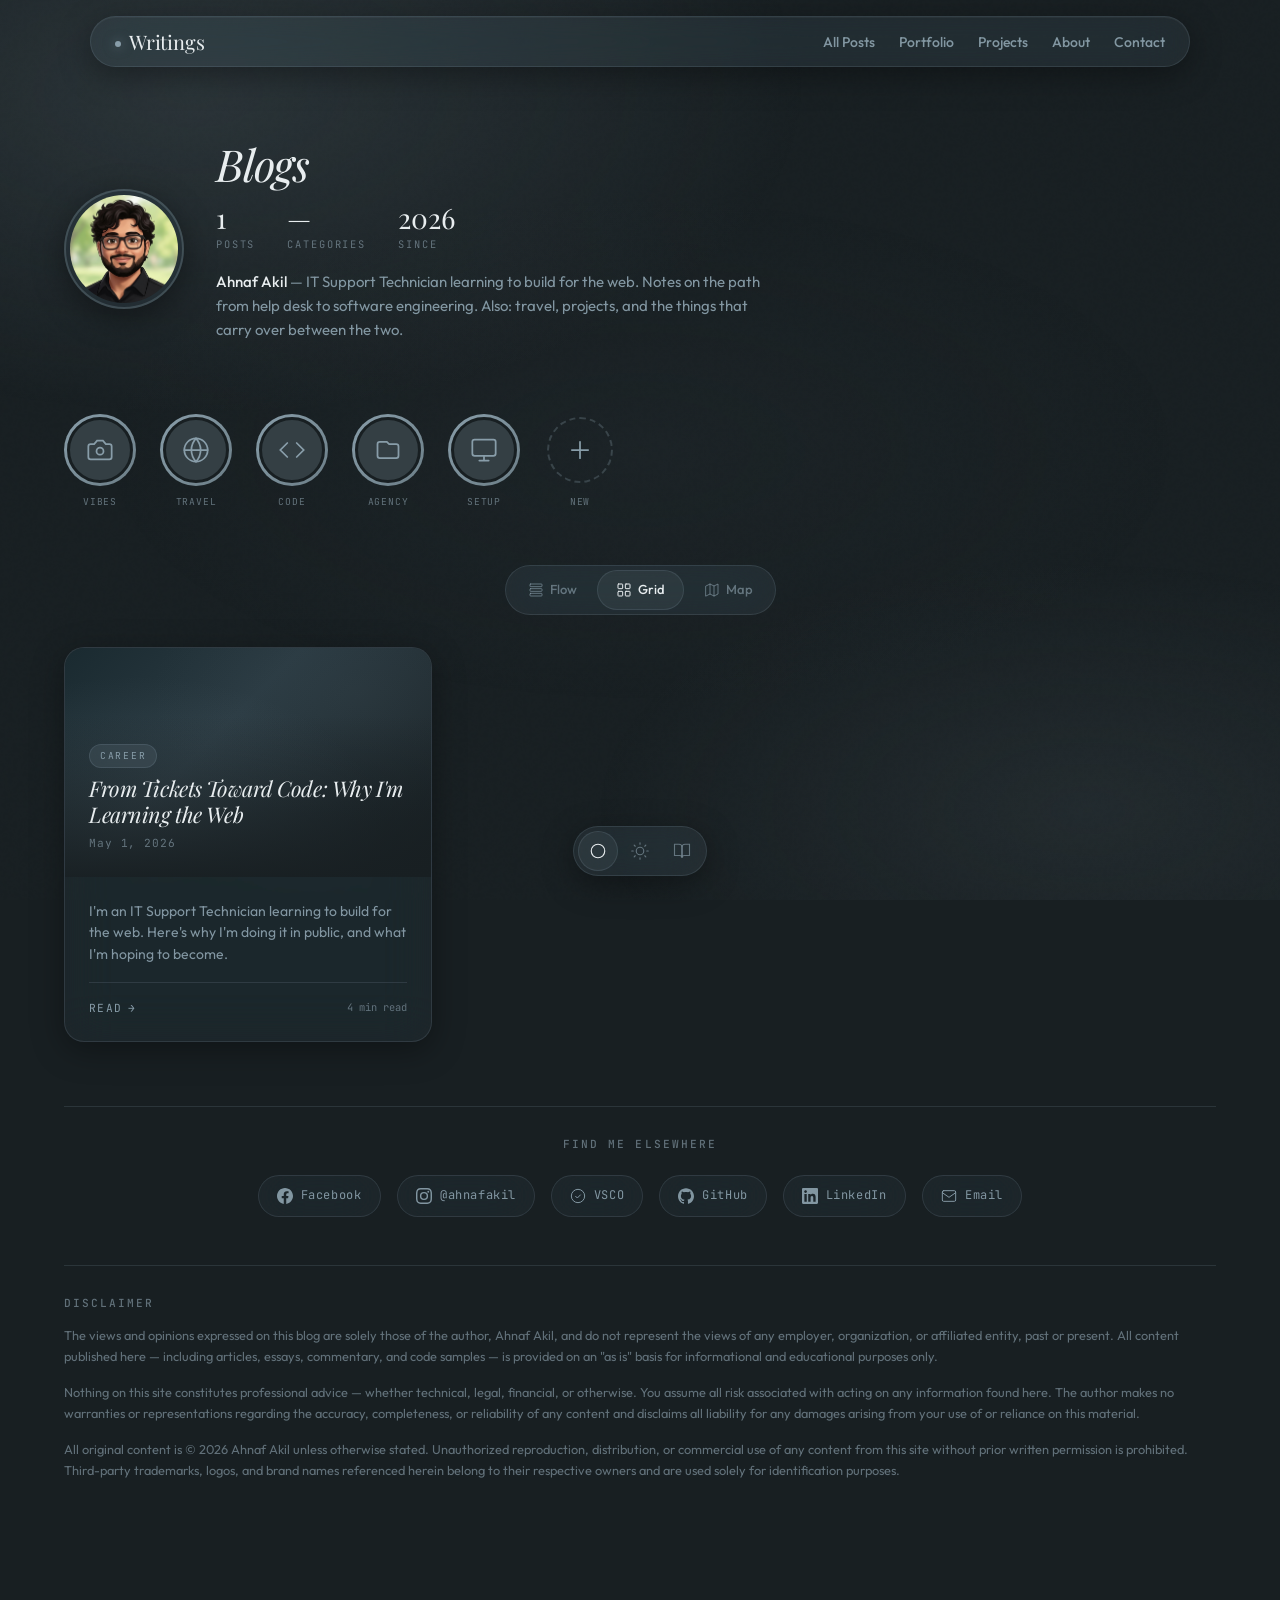
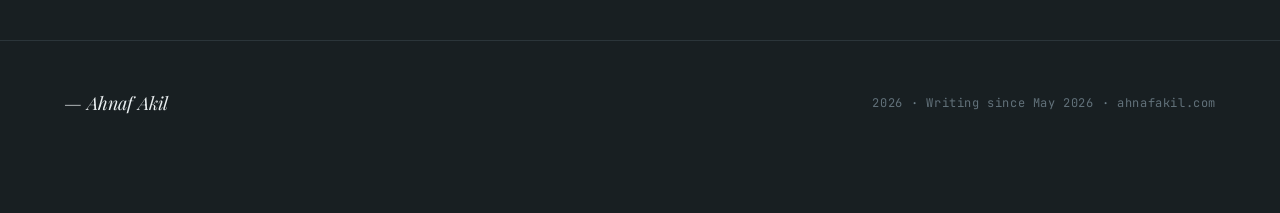
==== commit da77ceef: "Update index.html" ====
--- a/index.html
+++ b/index.html
@@ -284,6 +284,7 @@
 
   <script src="assets/js/app.js"></script>
   <script src="assets/js/blog.js"></script>
+  <script type="module" src="assets/js/admin.js"></script>
 
   <script>
   (function(){
